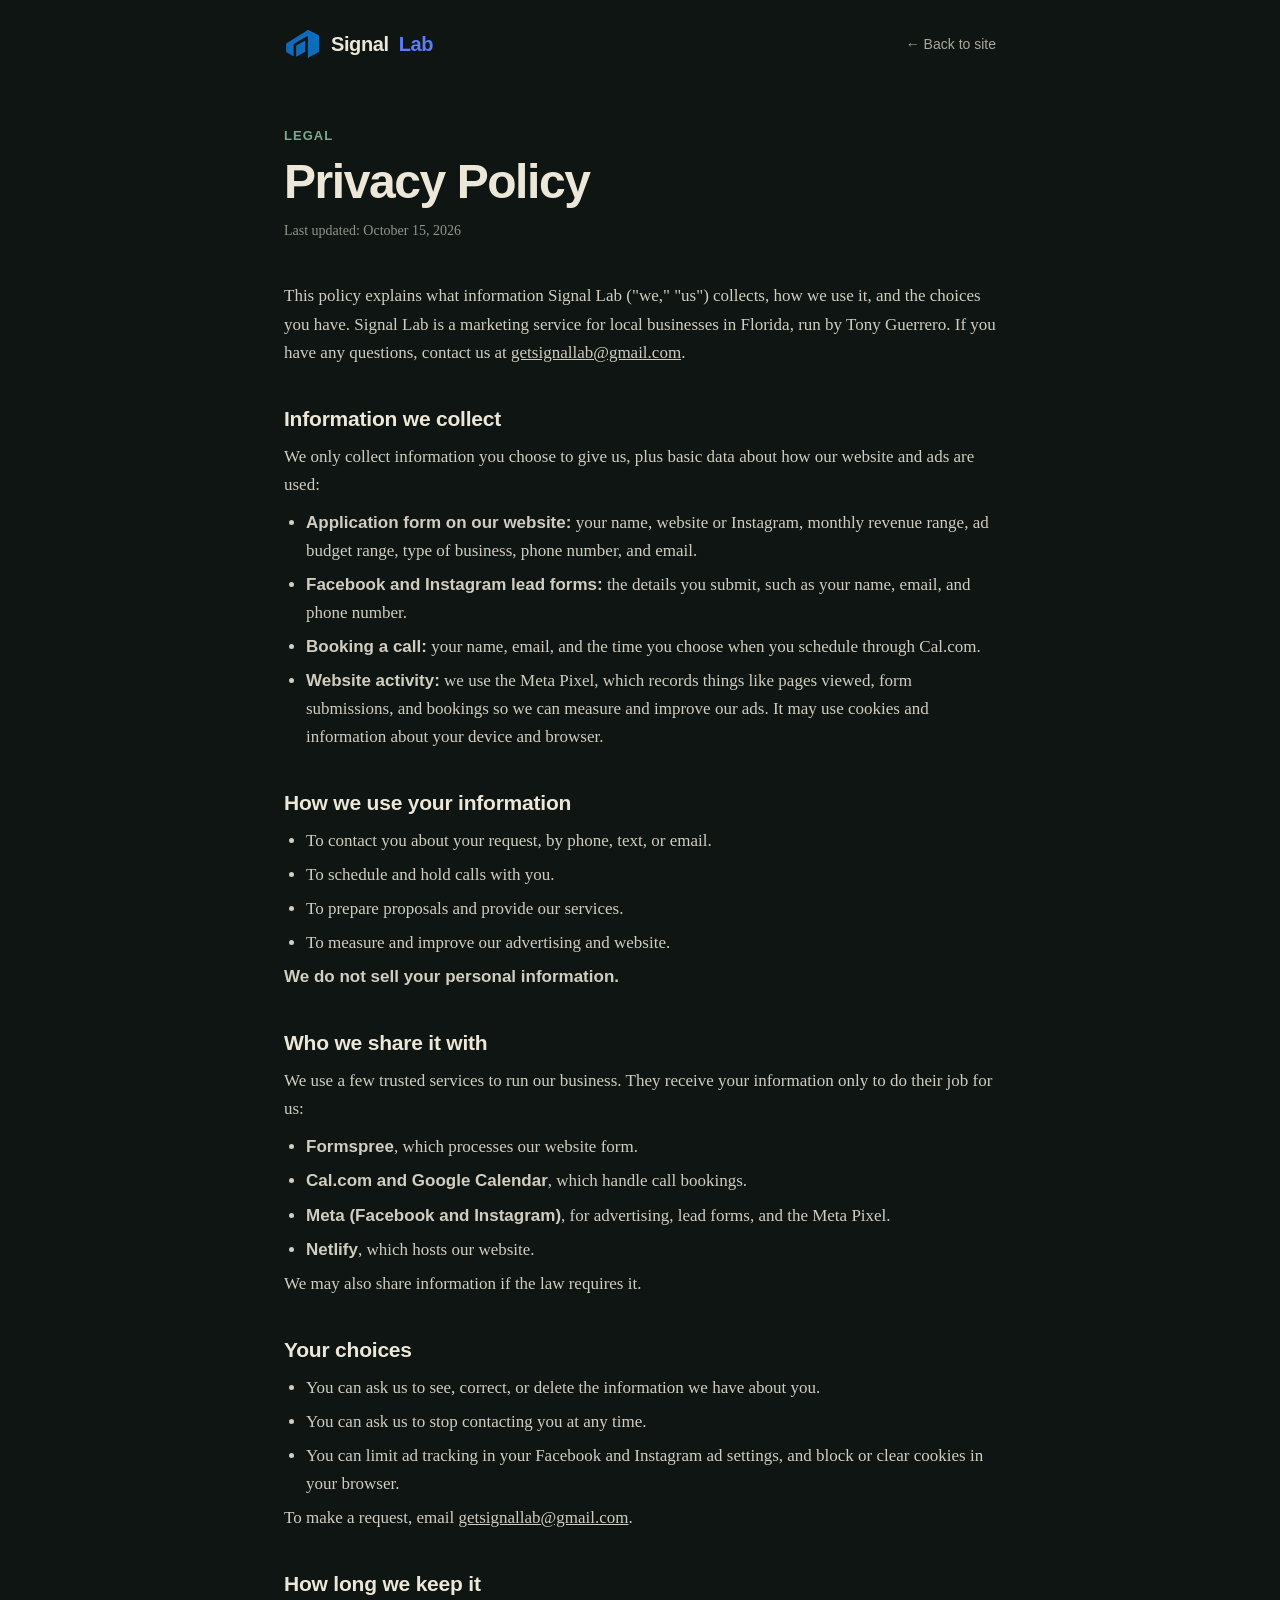
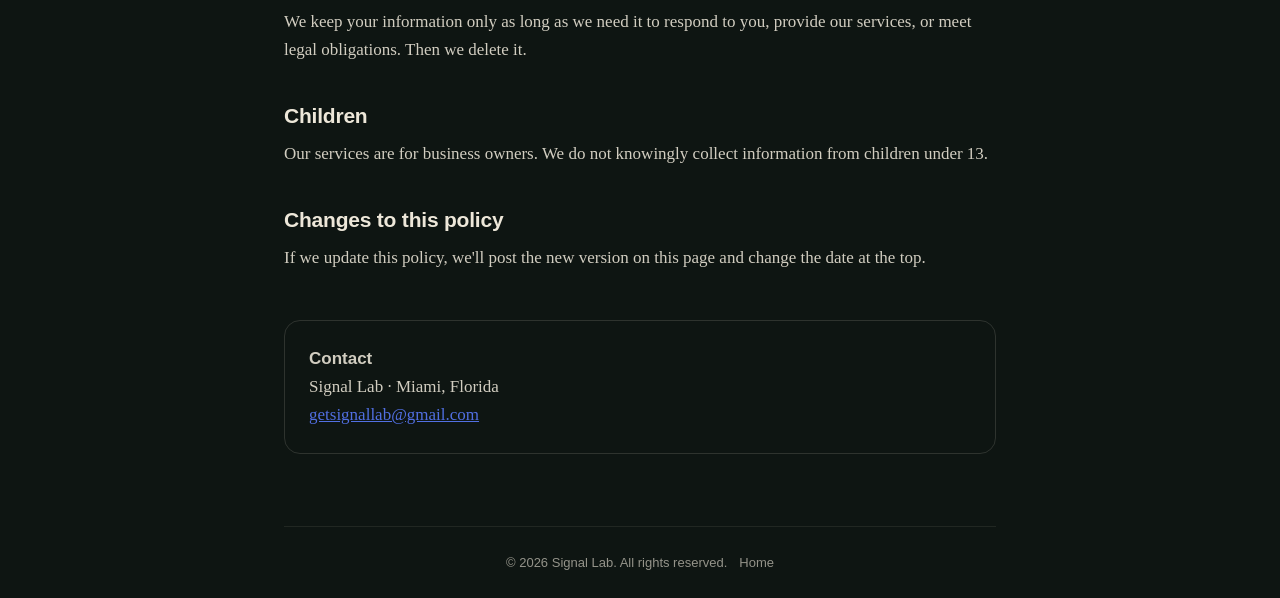
==== privacy/index.html @ f565f72f "Add privacy policy page and footer link Required for Meta Instant Form ads; covers the site form, Me" ====
<!DOCTYPE html>
<html lang="en">
<head>
<meta charset="UTF-8">
<meta name="viewport" content="width=device-width, initial-scale=1.0">
<title>Privacy Policy | Signal Lab</title>
<meta name="description" content="How Signal Lab collects, uses, and protects your information.">
<link rel="canonical" href="https://growsignallab.com/privacy">
<link rel="icon" href="/favicon.ico" sizes="any">
<link rel="apple-touch-icon" href="/apple-touch-icon.png">
<link rel="preload" href="/fonts/space-grotesk.woff2" as="font" type="font/woff2" crossorigin>
<link rel="preload" href="/fonts/source-serif-4.woff2" as="font" type="font/woff2" crossorigin>
<style>
  @font-face{font-family:'Space Grotesk';font-style:normal;font-weight:300 700;font-display:swap;src:url(/fonts/space-grotesk.woff2) format('woff2');}
  @font-face{font-family:'Source Serif 4';font-style:normal;font-weight:200 900;font-display:swap;src:url(/fonts/source-serif-4.woff2) format('woff2');}
  :root{--ink:#0E1512;--cobalt:#5B7CFF;--moss:#7FA88E;--charcoal:#EDE7D9;--line:rgba(237,231,217,0.14);}
  *{margin:0;padding:0;box-sizing:border-box;}
  body{background:var(--ink);color:var(--charcoal);font-family:'Space Grotesk',sans-serif;-webkit-font-smoothing:antialiased;}
  a{color:inherit;}
  .wrap{max-width:760px;margin:0 auto;padding:0 24px;}
  nav{display:flex;justify-content:space-between;align-items:center;padding:28px 0;}
  .logo{display:flex;align-items:center;gap:10px;font-weight:700;font-size:20px;letter-spacing:-0.02em;text-decoration:none;}
  .logo span{color:var(--cobalt);}
  .back{font-size:14px;opacity:.7;text-decoration:none;}
  .back:hover{opacity:1;}
  main{padding:40px 0 72px;}
  .eyebrow{font-size:13px;font-weight:600;letter-spacing:.08em;text-transform:uppercase;color:var(--moss);margin-bottom:14px;}
  h1{font-size:clamp(32px,6vw,48px);letter-spacing:-0.03em;line-height:1.05;margin-bottom:12px;}
  .updated{font-size:14px;opacity:.6;margin-bottom:40px;}
  h2{font-size:21px;letter-spacing:-0.01em;margin:40px 0 12px;}
  p,li{font-family:'Source Serif 4',serif;font-size:17px;line-height:1.65;opacity:.88;}
  p+p{margin-top:12px;}
  ul{padding-left:22px;margin-top:10px;}
  li{margin:6px 0;}
  li strong,p strong{font-family:'Space Grotesk',sans-serif;font-weight:600;opacity:1;}
  .contact{margin-top:48px;padding:24px;border:1px solid var(--line);border-radius:16px;}
  .contact a{color:var(--cobalt);}
  footer{border-top:1px solid var(--line);padding:28px 0;font-size:13px;opacity:.6;text-align:center;}
  footer a{text-decoration:none;margin-left:12px;}
  @media (max-width:600px){nav{padding:20px 0;}.logo{font-size:16px;}.logo img{height:24px !important;}}
</style>
</head>
<body>
<div class="wrap">
  <nav>
    <a class="logo" href="/"><img src="/logo-sm.webp" alt="Signal Lab" width="37" height="32" style="height:32px;width:auto;">Signal<span>Lab</span></a>
    <a class="back" href="/">← Back to site</a>
  </nav>

  <main>
    <div class="eyebrow">Legal</div>
    <h1>Privacy Policy</h1>
    <p class="updated">Last updated: October 15, 2026</p>

    <p>This policy explains what information Signal Lab ("we," "us") collects, how we use it, and the choices you have. Signal Lab is a marketing service for local businesses in Florida, run by Tony Guerrero. If you have any questions, contact us at <a href="mailto:getsignallab@gmail.com">getsignallab@gmail.com</a>.</p>

    <h2>Information we collect</h2>
    <p>We only collect information you choose to give us, plus basic data about how our website and ads are used:</p>
    <ul>
      <li><strong>Application form on our website:</strong> your name, website or Instagram, monthly revenue range, ad budget range, type of business, phone number, and email.</li>
      <li><strong>Facebook and Instagram lead forms:</strong> the details you submit, such as your name, email, and phone number.</li>
      <li><strong>Booking a call:</strong> your name, email, and the time you choose when you schedule through Cal.com.</li>
      <li><strong>Website activity:</strong> we use the Meta Pixel, which records things like pages viewed, form submissions, and bookings so we can measure and improve our ads. It may use cookies and information about your device and browser.</li>
    </ul>

    <h2>How we use your information</h2>
    <ul>
      <li>To contact you about your request, by phone, text, or email.</li>
      <li>To schedule and hold calls with you.</li>
      <li>To prepare proposals and provide our services.</li>
      <li>To measure and improve our advertising and website.</li>
    </ul>
    <p><strong>We do not sell your personal information.</strong></p>

    <h2>Who we share it with</h2>
    <p>We use a few trusted services to run our business. They receive your information only to do their job for us:</p>
    <ul>
      <li><strong>Formspree</strong>, which processes our website form.</li>
      <li><strong>Cal.com and Google Calendar</strong>, which handle call bookings.</li>
      <li><strong>Meta (Facebook and Instagram)</strong>, for advertising, lead forms, and the Meta Pixel.</li>
      <li><strong>Netlify</strong>, which hosts our website.</li>
    </ul>
    <p>We may also share information if the law requires it.</p>

    <h2>Your choices</h2>
    <ul>
      <li>You can ask us to see, correct, or delete the information we have about you.</li>
      <li>You can ask us to stop contacting you at any time.</li>
      <li>You can limit ad tracking in your Facebook and Instagram ad settings, and block or clear cookies in your browser.</li>
    </ul>
    <p>To make a request, email <a href="mailto:getsignallab@gmail.com">getsignallab@gmail.com</a>.</p>

    <h2>How long we keep it</h2>
    <p>We keep your information only as long as we need it to respond to you, provide our services, or meet legal obligations. Then we delete it.</p>

    <h2>Children</h2>
    <p>Our services are for business owners. We do not knowingly collect information from children under 13.</p>

    <h2>Changes to this policy</h2>
    <p>If we update this policy, we'll post the new version on this page and change the date at the top.</p>

    <div class="contact">
      <p><strong>Contact</strong><br>Signal Lab · Miami, Florida<br><a href="mailto:getsignallab@gmail.com">getsignallab@gmail.com</a></p>
    </div>
  </main>

  <footer>© 2026 Signal Lab. All rights reserved.<a href="/">Home</a></footer>
</div>
</body>
</html>
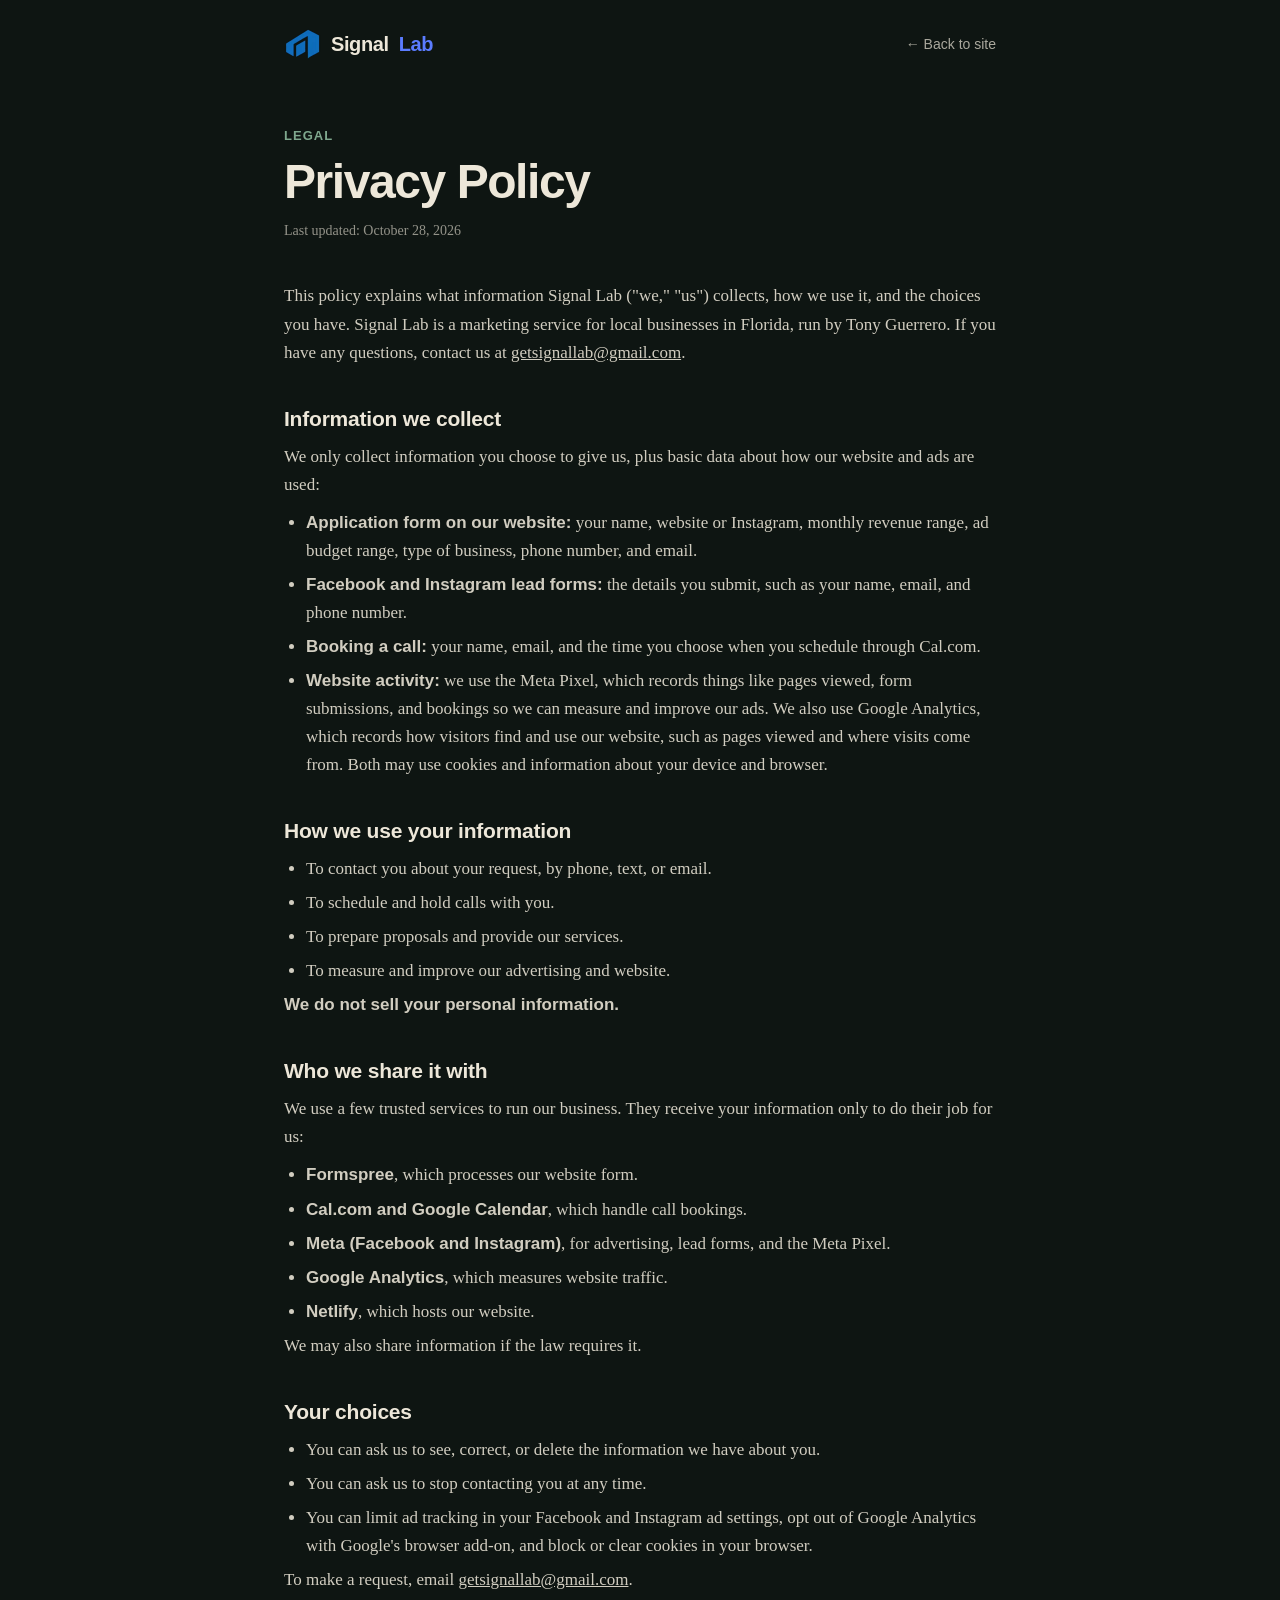
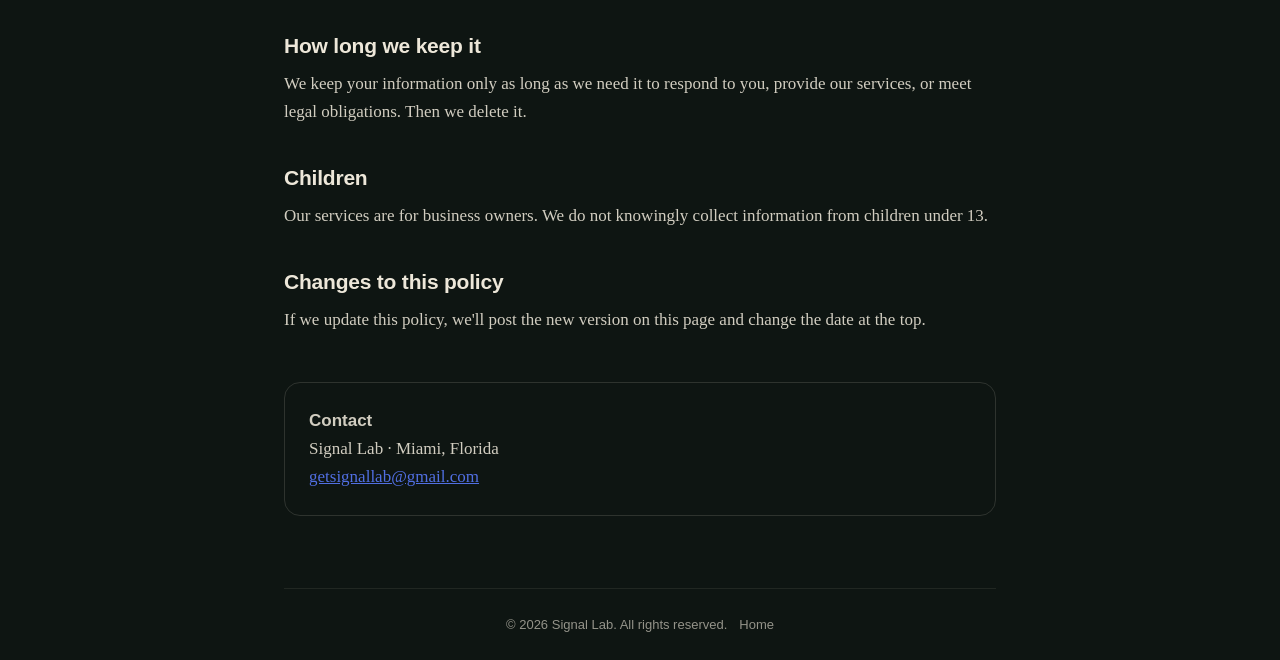
==== commit 48de77f3: "Add Google tag (GTM-K8LWNW3B) and mention Google Analytics in privacy policy Co-Authored-By: Claude " ====
--- a/privacy/index.html
+++ b/privacy/index.html
@@ -1,6 +1,13 @@
 <!DOCTYPE html>
 <html lang="en">
 <head>
+<!-- Google tag (Google Analytics) -->
+<script async src="https://www.googletagmanager.com/gtm.js?id=GTM-K8LWNW3B"></script>
+<script>
+  window.dataLayer = window.dataLayer || [];
+  function gtag(){dataLayer.push(arguments);}
+  gtag('js', new Date());
+</script>
 <meta charset="UTF-8">
 <meta name="viewport" content="width=device-width, initial-scale=1.0">
 <title>Privacy Policy | Signal Lab</title>
@@ -50,7 +57,7 @@
   <main>
     <div class="eyebrow">Legal</div>
     <h1>Privacy Policy</h1>
-    <p class="updated">Last updated: October 15, 2026</p>
+    <p class="updated">Last updated: October 28, 2026</p>
 
     <p>This policy explains what information Signal Lab ("we," "us") collects, how we use it, and the choices you have. Signal Lab is a marketing service for local businesses in Florida, run by Tony Guerrero. If you have any questions, contact us at <a href="mailto:getsignallab@gmail.com">getsignallab@gmail.com</a>.</p>
 
@@ -60,7 +67,7 @@
       <li><strong>Application form on our website:</strong> your name, website or Instagram, monthly revenue range, ad budget range, type of business, phone number, and email.</li>
       <li><strong>Facebook and Instagram lead forms:</strong> the details you submit, such as your name, email, and phone number.</li>
       <li><strong>Booking a call:</strong> your name, email, and the time you choose when you schedule through Cal.com.</li>
-      <li><strong>Website activity:</strong> we use the Meta Pixel, which records things like pages viewed, form submissions, and bookings so we can measure and improve our ads. It may use cookies and information about your device and browser.</li>
+      <li><strong>Website activity:</strong> we use the Meta Pixel, which records things like pages viewed, form submissions, and bookings so we can measure and improve our ads. We also use Google Analytics, which records how visitors find and use our website, such as pages viewed and where visits come from. Both may use cookies and information about your device and browser.</li>
     </ul>
 
     <h2>How we use your information</h2>
@@ -78,6 +85,7 @@
       <li><strong>Formspree</strong>, which processes our website form.</li>
       <li><strong>Cal.com and Google Calendar</strong>, which handle call bookings.</li>
       <li><strong>Meta (Facebook and Instagram)</strong>, for advertising, lead forms, and the Meta Pixel.</li>
+      <li><strong>Google Analytics</strong>, which measures website traffic.</li>
       <li><strong>Netlify</strong>, which hosts our website.</li>
     </ul>
     <p>We may also share information if the law requires it.</p>
@@ -86,7 +94,7 @@
     <ul>
       <li>You can ask us to see, correct, or delete the information we have about you.</li>
       <li>You can ask us to stop contacting you at any time.</li>
-      <li>You can limit ad tracking in your Facebook and Instagram ad settings, and block or clear cookies in your browser.</li>
+      <li>You can limit ad tracking in your Facebook and Instagram ad settings, opt out of Google Analytics with Google's browser add-on, and block or clear cookies in your browser.</li>
     </ul>
     <p>To make a request, email <a href="mailto:getsignallab@gmail.com">getsignallab@gmail.com</a>.</p>
 
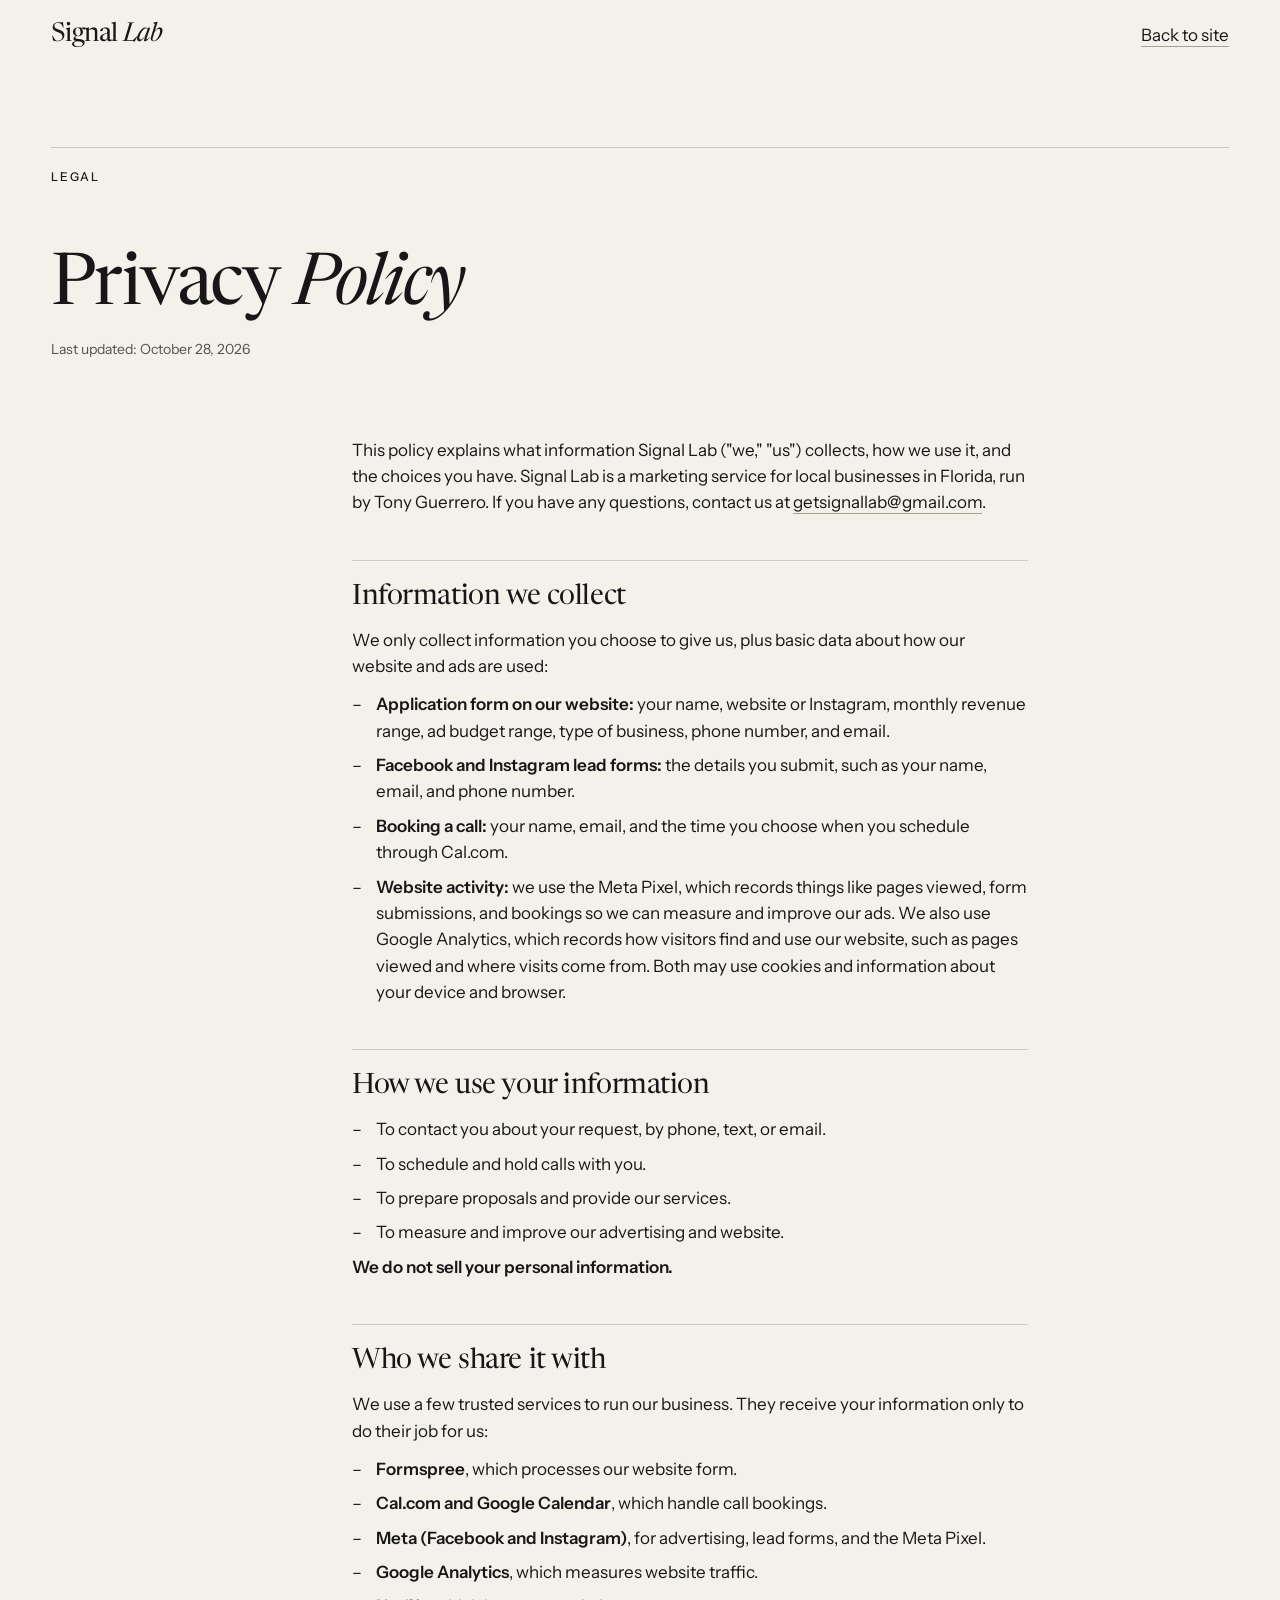
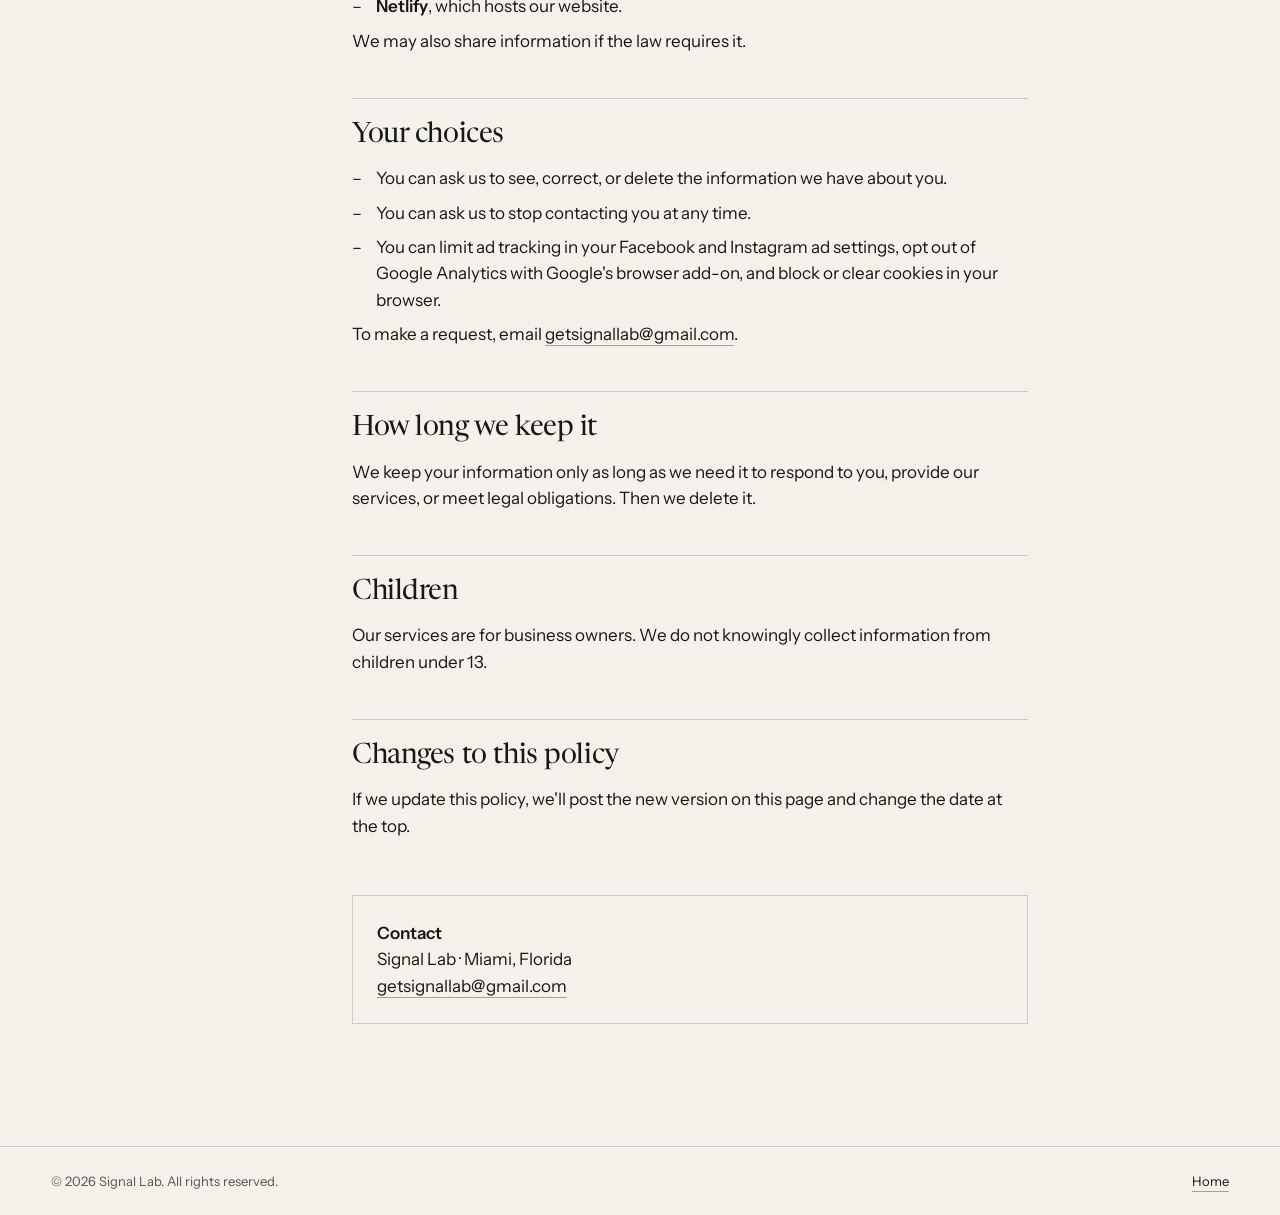
==== commit eb292460: "Redesign site in premium editorial direction and clean up codebase Homepage rebuilt on an ivory/char" ====
--- a/privacy/index.html
+++ b/privacy/index.html
@@ -1,118 +1,113 @@
 <!DOCTYPE html>
 <html lang="en">
 <head>
-<!-- Google tag (Google Analytics) -->
-<script async src="https://www.googletagmanager.com/gtm.js?id=GTM-K8LWNW3B"></script>
-<script>
-  window.dataLayer = window.dataLayer || [];
-  function gtag(){dataLayer.push(arguments);}
-  gtag('js', new Date());
-</script>
+<!-- Google Tag Manager -->
+<script>(function(w,d,s,l,i){w[l]=w[l]||[];w[l].push({'gtm.start':
+new Date().getTime(),event:'gtm.js'});var f=d.getElementsByTagName(s)[0],
+j=d.createElement(s),dl=l!='dataLayer'?'&l='+l:'';j.async=true;j.src=
+'https://www.googletagmanager.com/gtm.js?id='+i+dl;f.parentNode.insertBefore(j,f);
+})(window,document,'script','dataLayer','GTM-K8LWNW3B');</script>
+<!-- End Google Tag Manager -->
 <meta charset="UTF-8">
 <meta name="viewport" content="width=device-width, initial-scale=1.0">
 <title>Privacy Policy | Signal Lab</title>
 <meta name="description" content="How Signal Lab collects, uses, and protects your information.">
 <link rel="canonical" href="https://growsignallab.com/privacy">
+<meta name="theme-color" content="#F4F1EA">
 <link rel="icon" href="/favicon.ico" sizes="any">
+<link rel="icon" type="image/svg+xml" href="/favicon.svg">
 <link rel="apple-touch-icon" href="/apple-touch-icon.png">
-<link rel="preload" href="/fonts/space-grotesk.woff2" as="font" type="font/woff2" crossorigin>
-<link rel="preload" href="/fonts/source-serif-4.woff2" as="font" type="font/woff2" crossorigin>
-<style>
-  @font-face{font-family:'Space Grotesk';font-style:normal;font-weight:300 700;font-display:swap;src:url(/fonts/space-grotesk.woff2) format('woff2');}
-  @font-face{font-family:'Source Serif 4';font-style:normal;font-weight:200 900;font-display:swap;src:url(/fonts/source-serif-4.woff2) format('woff2');}
-  :root{--ink:#0E1512;--cobalt:#5B7CFF;--moss:#7FA88E;--charcoal:#EDE7D9;--line:rgba(237,231,217,0.14);}
-  *{margin:0;padding:0;box-sizing:border-box;}
-  body{background:var(--ink);color:var(--charcoal);font-family:'Space Grotesk',sans-serif;-webkit-font-smoothing:antialiased;}
-  a{color:inherit;}
-  .wrap{max-width:760px;margin:0 auto;padding:0 24px;}
-  nav{display:flex;justify-content:space-between;align-items:center;padding:28px 0;}
-  .logo{display:flex;align-items:center;gap:10px;font-weight:700;font-size:20px;letter-spacing:-0.02em;text-decoration:none;}
-  .logo span{color:var(--cobalt);}
-  .back{font-size:14px;opacity:.7;text-decoration:none;}
-  .back:hover{opacity:1;}
-  main{padding:40px 0 72px;}
-  .eyebrow{font-size:13px;font-weight:600;letter-spacing:.08em;text-transform:uppercase;color:var(--moss);margin-bottom:14px;}
-  h1{font-size:clamp(32px,6vw,48px);letter-spacing:-0.03em;line-height:1.05;margin-bottom:12px;}
-  .updated{font-size:14px;opacity:.6;margin-bottom:40px;}
-  h2{font-size:21px;letter-spacing:-0.01em;margin:40px 0 12px;}
-  p,li{font-family:'Source Serif 4',serif;font-size:17px;line-height:1.65;opacity:.88;}
-  p+p{margin-top:12px;}
-  ul{padding-left:22px;margin-top:10px;}
-  li{margin:6px 0;}
-  li strong,p strong{font-family:'Space Grotesk',sans-serif;font-weight:600;opacity:1;}
-  .contact{margin-top:48px;padding:24px;border:1px solid var(--line);border-radius:16px;}
-  .contact a{color:var(--cobalt);}
-  footer{border-top:1px solid var(--line);padding:28px 0;font-size:13px;opacity:.6;text-align:center;}
-  footer a{text-decoration:none;margin-left:12px;}
-  @media (max-width:600px){nav{padding:20px 0;}.logo{font-size:16px;}.logo img{height:24px !important;}}
-</style>
+<link rel="preload" href="/fonts/newsreader-display.woff2" as="font" type="font/woff2" crossorigin>
+<link rel="preload" href="/fonts/instrument-sans.woff2" as="font" type="font/woff2" crossorigin>
+<link rel="stylesheet" href="/css/site.css">
 </head>
 <body>
-<div class="wrap">
-  <nav>
-    <a class="logo" href="/"><img src="/logo-sm.webp" alt="Signal Lab" width="37" height="32" style="height:32px;width:auto;">Signal<span>Lab</span></a>
-    <a class="back" href="/">← Back to site</a>
-  </nav>
+<!-- Google Tag Manager (noscript) -->
+<noscript><iframe src="https://www.googletagmanager.com/ns.html?id=GTM-K8LWNW3B" height="0" width="0" style="display:none;visibility:hidden"></iframe></noscript>
+<!-- End Google Tag Manager (noscript) -->
 
-  <main>
-    <div class="eyebrow">Legal</div>
-    <h1>Privacy Policy</h1>
-    <p class="updated">Last updated: October 28, 2026</p>
+<a class="skip-link" href="#main">Skip to content</a>
 
-    <p>This policy explains what information Signal Lab ("we," "us") collects, how we use it, and the choices you have. Signal Lab is a marketing service for local businesses in Florida, run by Tony Guerrero. If you have any questions, contact us at <a href="mailto:getsignallab@gmail.com">getsignallab@gmail.com</a>.</p>
+<header class="site-header">
+  <div class="wrap">
+    <a href="/" class="wordmark" aria-label="Signal Lab home">Signal <em>Lab</em></a>
+    <a href="/" class="link">Back to site</a>
+  </div>
+</header>
 
-    <h2>Information we collect</h2>
-    <p>We only collect information you choose to give us, plus basic data about how our website and ads are used:</p>
-    <ul>
-      <li><strong>Application form on our website:</strong> your name, website or Instagram, monthly revenue range, ad budget range, type of business, phone number, and email.</li>
-      <li><strong>Facebook and Instagram lead forms:</strong> the details you submit, such as your name, email, and phone number.</li>
-      <li><strong>Booking a call:</strong> your name, email, and the time you choose when you schedule through Cal.com.</li>
-      <li><strong>Website activity:</strong> we use the Meta Pixel, which records things like pages viewed, form submissions, and bookings so we can measure and improve our ads. We also use Google Analytics, which records how visitors find and use our website, such as pages viewed and where visits come from. Both may use cookies and information about your device and browser.</li>
-    </ul>
+<main id="main" class="doc">
+  <div class="wrap">
+    <div class="doc-head">
+      <span class="label">Legal</span>
+      <h1 class="h2">Privacy <em>Policy</em></h1>
+      <p class="fine">Last updated: October 28, 2026</p>
+    </div>
+    <div class="grid">
+      <div class="doc-body">
+        <p>This policy explains what information Signal Lab ("we," "us") collects, how we use it, and the choices you have. Signal Lab is a marketing service for local businesses in Florida, run by Tony Guerrero. If you have any questions, contact us at <a class="link" href="mailto:getsignallab@gmail.com">getsignallab@gmail.com</a>.</p>
 
-    <h2>How we use your information</h2>
-    <ul>
-      <li>To contact you about your request, by phone, text, or email.</li>
-      <li>To schedule and hold calls with you.</li>
-      <li>To prepare proposals and provide our services.</li>
-      <li>To measure and improve our advertising and website.</li>
-    </ul>
-    <p><strong>We do not sell your personal information.</strong></p>
+        <h2>Information we collect</h2>
+        <p>We only collect information you choose to give us, plus basic data about how our website and ads are used:</p>
+        <ul>
+          <li><strong>Application form on our website:</strong> your name, website or Instagram, monthly revenue range, ad budget range, type of business, phone number, and email.</li>
+          <li><strong>Facebook and Instagram lead forms:</strong> the details you submit, such as your name, email, and phone number.</li>
+          <li><strong>Booking a call:</strong> your name, email, and the time you choose when you schedule through Cal.com.</li>
+          <li><strong>Website activity:</strong> we use the Meta Pixel, which records things like pages viewed, form submissions, and bookings so we can measure and improve our ads. We also use Google Analytics, which records how visitors find and use our website, such as pages viewed and where visits come from. Both may use cookies and information about your device and browser.</li>
+        </ul>
 
-    <h2>Who we share it with</h2>
-    <p>We use a few trusted services to run our business. They receive your information only to do their job for us:</p>
-    <ul>
-      <li><strong>Formspree</strong>, which processes our website form.</li>
-      <li><strong>Cal.com and Google Calendar</strong>, which handle call bookings.</li>
-      <li><strong>Meta (Facebook and Instagram)</strong>, for advertising, lead forms, and the Meta Pixel.</li>
-      <li><strong>Google Analytics</strong>, which measures website traffic.</li>
-      <li><strong>Netlify</strong>, which hosts our website.</li>
-    </ul>
-    <p>We may also share information if the law requires it.</p>
+        <h2>How we use your information</h2>
+        <ul>
+          <li>To contact you about your request, by phone, text, or email.</li>
+          <li>To schedule and hold calls with you.</li>
+          <li>To prepare proposals and provide our services.</li>
+          <li>To measure and improve our advertising and website.</li>
+        </ul>
+        <p><strong>We do not sell your personal information.</strong></p>
 
-    <h2>Your choices</h2>
-    <ul>
-      <li>You can ask us to see, correct, or delete the information we have about you.</li>
-      <li>You can ask us to stop contacting you at any time.</li>
-      <li>You can limit ad tracking in your Facebook and Instagram ad settings, opt out of Google Analytics with Google's browser add-on, and block or clear cookies in your browser.</li>
-    </ul>
-    <p>To make a request, email <a href="mailto:getsignallab@gmail.com">getsignallab@gmail.com</a>.</p>
+        <h2>Who we share it with</h2>
+        <p>We use a few trusted services to run our business. They receive your information only to do their job for us:</p>
+        <ul>
+          <li><strong>Formspree</strong>, which processes our website form.</li>
+          <li><strong>Cal.com and Google Calendar</strong>, which handle call bookings.</li>
+          <li><strong>Meta (Facebook and Instagram)</strong>, for advertising, lead forms, and the Meta Pixel.</li>
+          <li><strong>Google Analytics</strong>, which measures website traffic.</li>
+          <li><strong>Netlify</strong>, which hosts our website.</li>
+        </ul>
+        <p>We may also share information if the law requires it.</p>
 
-    <h2>How long we keep it</h2>
-    <p>We keep your information only as long as we need it to respond to you, provide our services, or meet legal obligations. Then we delete it.</p>
+        <h2>Your choices</h2>
+        <ul>
+          <li>You can ask us to see, correct, or delete the information we have about you.</li>
+          <li>You can ask us to stop contacting you at any time.</li>
+          <li>You can limit ad tracking in your Facebook and Instagram ad settings, opt out of Google Analytics with Google's browser add-on, and block or clear cookies in your browser.</li>
+        </ul>
+        <p>To make a request, email <a class="link" href="mailto:getsignallab@gmail.com">getsignallab@gmail.com</a>.</p>
 
-    <h2>Children</h2>
-    <p>Our services are for business owners. We do not knowingly collect information from children under 13.</p>
+        <h2>How long we keep it</h2>
+        <p>We keep your information only as long as we need it to respond to you, provide our services, or meet legal obligations. Then we delete it.</p>
 
-    <h2>Changes to this policy</h2>
-    <p>If we update this policy, we'll post the new version on this page and change the date at the top.</p>
+        <h2>Children</h2>
+        <p>Our services are for business owners. We do not knowingly collect information from children under 13.</p>
 
-    <div class="contact">
-      <p><strong>Contact</strong><br>Signal Lab · Miami, Florida<br><a href="mailto:getsignallab@gmail.com">getsignallab@gmail.com</a></p>
+        <h2>Changes to this policy</h2>
+        <p>If we update this policy, we'll post the new version on this page and change the date at the top.</p>
+
+        <div class="doc-contact">
+          <p><strong>Contact</strong><br>Signal Lab · Miami, Florida<br><a class="link" href="mailto:getsignallab@gmail.com">getsignallab@gmail.com</a></p>
+        </div>
+      </div>
     </div>
-  </main>
+  </div>
+</main>
 
-  <footer>© 2026 Signal Lab. All rights reserved.<a href="/">Home</a></footer>
-</div>
+<footer class="site-footer site-footer--plain">
+  <div class="wrap">
+    <div class="footer-row">
+      <span>© 2026 Signal Lab. All rights reserved.</span>
+      <a class="link" href="/">Home</a>
+    </div>
+  </div>
+</footer>
+
 </body>
 </html>
--- a/css/site.css
+++ b/css/site.css
@@ -0,0 +1,422 @@
+/* ==========================================================================
+   Signal Lab — site stylesheet
+   Shared by every page. Two typefaces only: Newsreader (display serif)
+   and Instrument Sans (navigation, labels, body).
+   ========================================================================== */
+
+/* ---------- Fonts ---------- */
+@font-face{font-family:'Newsreader';font-style:normal;font-weight:300 500;font-display:swap;src:url(/fonts/newsreader-display.woff2) format('woff2');}
+@font-face{font-family:'Newsreader';font-style:italic;font-weight:300 500;font-display:swap;src:url(/fonts/newsreader-display-italic.woff2) format('woff2');}
+@font-face{font-family:'Instrument Sans';font-style:normal;font-weight:400 600;font-display:swap;src:url(/fonts/instrument-sans.woff2) format('woff2');}
+
+/* ---------- Tokens ---------- */
+:root{
+  --charcoal:#171717;
+  --ivory:#F4F1EA;
+  --stone:#A5A195;
+  --sage:#A7B49A;
+
+  /* Derived tones. Stone and sage are too light for small text on ivory,
+     so secondary text uses --ink-soft there. */
+  --ink-soft:#55534D;
+  --paper:#FBF9F4;
+  --rule:rgba(23,23,23,.18);
+  --rule-inverse:rgba(244,241,234,.2);
+
+  --serif:'Newsreader','Iowan Old Style','Times New Roman',serif;
+  --sans:'Instrument Sans','Helvetica Neue',Arial,sans-serif;
+
+  --gutter:clamp(20px,4vw,56px);
+  --gap:clamp(16px,2vw,28px);
+  --section:clamp(72px,9.5vw,144px);
+}
+
+/* ---------- Base ---------- */
+*,*::before,*::after{box-sizing:border-box;}
+*{margin:0;padding:0;}
+html{-webkit-text-size-adjust:100%;scroll-behavior:smooth;scroll-padding-top:24px;}
+body{
+  background:var(--ivory);color:var(--charcoal);
+  font-family:var(--sans);font-size:1.0625rem;line-height:1.55;
+  -webkit-font-smoothing:antialiased;text-rendering:optimizeLegibility;
+}
+img,svg{display:block;max-width:100%;}
+a{color:inherit;}
+ul,ol{list-style:none;}
+button,input{font:inherit;color:inherit;}
+em{font-style:italic;}
+:focus-visible{outline:2px solid currentColor;outline-offset:3px;}
+::selection{background:var(--sage);color:var(--charcoal);}
+
+.skip-link{position:absolute;left:var(--gutter);top:-100px;background:var(--charcoal);color:var(--ivory);padding:12px 16px;z-index:100;}
+.skip-link:focus{top:12px;}
+.visually-hidden{position:absolute;width:1px;height:1px;overflow:hidden;clip-path:inset(50%);white-space:nowrap;}
+
+/* ---------- Layout ---------- */
+.wrap{max-width:1440px;margin-inline:auto;padding-inline:var(--gutter);}
+.grid{display:grid;grid-template-columns:repeat(12,minmax(0,1fr));column-gap:var(--gap);}
+.section{padding-block:var(--section);}
+.section--tight{padding-block:calc(var(--section) * .6);}
+.inverse{background:var(--charcoal);color:var(--ivory);}
+
+/* ---------- Type ---------- */
+.display,.h2,.h3,.statement{font-family:var(--serif);font-weight:400;letter-spacing:-.025em;text-wrap:balance;}
+.display{font-size:clamp(3.3rem,11.4vw,11.25rem);line-height:.88;letter-spacing:-.04em;}
+.h2{font-size:clamp(2.4rem,5.6vw,5rem);line-height:.98;}
+.h3{font-size:clamp(1.6rem,2.6vw,2.4rem);line-height:1.08;letter-spacing:-.015em;}
+.statement{font-size:clamp(1.9rem,3.6vw,3.25rem);line-height:1.08;}
+.lede{font-size:clamp(1.125rem,1.5vw,1.375rem);line-height:1.45;max-width:34em;}
+.label{font-size:.75rem;font-weight:500;letter-spacing:.14em;text-transform:uppercase;}
+.muted{color:var(--ink-soft);}
+.inverse .muted{color:var(--stone);}
+.fine{font-size:.875rem;line-height:1.5;color:var(--ink-soft);}
+.inverse .fine{color:var(--stone);}
+
+/* Section header: a hairline with a number, a name and a short note */
+.sec-head{
+  display:grid;grid-template-columns:repeat(12,minmax(0,1fr));column-gap:var(--gap);
+  border-top:1px solid var(--rule);padding-top:14px;margin-bottom:clamp(40px,6vw,88px);
+}
+.inverse .sec-head{border-color:var(--rule-inverse);}
+.sec-head > :nth-child(1){grid-column:1 / span 2;}
+.sec-head > :nth-child(2){grid-column:3 / span 5;}
+.sec-head > :nth-child(3){grid-column:8 / -1;text-align:right;color:var(--ink-soft);}
+.inverse .sec-head > :nth-child(3){color:var(--stone);}
+
+/* ---------- Links and buttons ---------- */
+.arrow{display:inline-block;width:1.05em;height:.7em;flex:none;transition:transform .25s ease;}
+.btn{
+  display:inline-flex;align-items:center;justify-content:space-between;gap:28px;
+  background:var(--charcoal);color:var(--ivory);border:1px solid var(--charcoal);
+  padding:17px 22px;font-size:.9375rem;font-weight:500;letter-spacing:.01em;
+  text-decoration:none;cursor:pointer;transition:background-color .2s ease,color .2s ease,border-color .2s ease;
+}
+.btn:hover{background:var(--sage);border-color:var(--sage);color:var(--charcoal);}
+.btn:hover .arrow{transform:translateX(4px);}
+.btn[disabled]{opacity:.6;cursor:default;}
+.inverse .btn{background:var(--ivory);color:var(--charcoal);border-color:var(--ivory);}
+.inverse .btn:hover{background:var(--sage);border-color:var(--sage);}
+.btn--ghost,.inverse .btn--ghost{background:transparent;color:inherit;border-color:currentColor;}
+.link{
+  text-decoration:underline;text-decoration-thickness:1px;text-underline-offset:5px;
+  text-decoration-color:var(--stone);transition:text-decoration-color .2s ease;
+}
+.link:hover{text-decoration-color:currentColor;}
+
+/* ---------- Header ---------- */
+.site-header{padding-block:22px;}
+.site-header .wrap{display:flex;align-items:baseline;justify-content:space-between;gap:24px;}
+.wordmark{font-family:var(--serif);font-size:1.625rem;line-height:1;letter-spacing:-.03em;text-decoration:none;white-space:nowrap;}
+.nav{display:flex;align-items:baseline;gap:clamp(20px,2.6vw,40px);font-size:.875rem;}
+.nav a{text-decoration:none;background:linear-gradient(currentColor,currentColor) 0 100% / 0 1px no-repeat;padding-bottom:3px;transition:background-size .25s ease;}
+.nav a:hover,.nav a.nav-cta{background-size:100% 1px;}
+.nav-toggle{display:none;background:none;border:0;font-size:.875rem;cursor:pointer;padding:6px 0;}
+
+/* ---------- Hero ---------- */
+.hero{padding-top:clamp(28px,5vw,72px);padding-bottom:clamp(8px,2vw,32px);}
+.hero-meta{display:flex;justify-content:space-between;gap:16px;border-top:1px solid var(--rule);padding-top:14px;margin-bottom:clamp(40px,7vw,104px);}
+.hero .display{margin-left:-.04em;}
+.hero .display em{display:block;padding-left:clamp(0px,16vw,260px);}
+.signal{width:100%;height:clamp(56px,7vw,96px);margin-block:clamp(28px,4vw,56px);overflow:visible;}
+.signal path{fill:none;stroke:var(--charcoal);stroke-width:1;vector-effect:non-scaling-stroke;}
+.hero-facts{grid-column:1 / span 4;align-self:end;}
+.hero-facts div{display:grid;grid-template-columns:7.5em 1fr;gap:12px;border-top:1px solid var(--rule);padding-block:11px;font-size:.875rem;}
+.hero-facts dt{color:var(--ink-soft);}
+.hero-body{grid-column:8 / -1;}
+.hero-actions{display:flex;flex-wrap:wrap;align-items:center;gap:18px 28px;margin-top:32px;}
+.hero-body .fine{margin-top:24px;max-width:30em;}
+
+/* ---------- 01 Services ---------- */
+.services-intro{grid-column:3 / span 8;margin-bottom:clamp(40px,6vw,88px);}
+.service{
+  display:grid;grid-template-columns:repeat(12,minmax(0,1fr));column-gap:var(--gap);align-items:baseline;
+  border-top:1px solid var(--rule);padding-block:clamp(24px,3vw,40px);
+}
+.service:last-child{border-bottom:1px solid var(--rule);}
+.service .label{grid-column:1 / span 2;color:var(--ink-soft);}
+.service .h3{grid-column:3 / span 4;font-size:clamp(1.9rem,3.4vw,3.25rem);line-height:1;}
+.service p{grid-column:8 / span 5;max-width:30em;}
+
+/* ---------- 02 Approach ---------- */
+.approach-title{grid-column:1 / span 7;margin-bottom:clamp(48px,7vw,104px);}
+.steps{display:grid;grid-template-columns:repeat(4,minmax(0,1fr));column-gap:var(--gap);counter-reset:step;}
+.step{position:relative;border-top:1px solid var(--rule-inverse);padding-top:28px;padding-right:12px;}
+.step::before{content:'';position:absolute;top:-4px;left:0;width:7px;height:7px;background:var(--sage);border-radius:50%;}
+.step-num{display:block;font-family:var(--serif);font-size:clamp(3.5rem,6.5vw,6rem);line-height:.9;letter-spacing:-.04em;color:var(--sage);margin-bottom:clamp(20px,3vw,44px);}
+.step .h3{font-size:clamp(1.5rem,2vw,1.875rem);margin-bottom:12px;}
+.step p{font-size:.9375rem;color:var(--stone);max-width:24em;}
+.approach-cta{display:flex;flex-wrap:wrap;align-items:center;gap:16px 28px;margin-top:clamp(48px,6vw,88px);}
+
+/* ---------- 03 Work (concepts) ---------- */
+.work-intro{grid-column:1 / span 6;}
+.work-note{grid-column:8 / -1;align-self:end;border-left:1px solid var(--charcoal);padding-left:20px;font-size:.9375rem;}
+.concepts{display:grid;grid-template-columns:repeat(12,minmax(0,1fr));column-gap:var(--gap);row-gap:56px;align-items:start;margin-top:clamp(48px,7vw,104px);}
+.concept figcaption{display:flex;justify-content:space-between;gap:12px;border-top:1px solid var(--rule);margin-top:20px;padding-top:10px;font-size:.8125rem;color:var(--ink-soft);}
+.concept figcaption strong{font-weight:500;color:var(--charcoal);}
+.concept--a{grid-column:1 / span 4;}
+.concept--b{grid-column:6 / span 3;margin-top:clamp(0px,7vw,112px);}
+.concept--c{grid-column:9 / span 4;margin-top:clamp(0px,3vw,48px);}
+
+/* The mockups imitate real ad placements, so they keep the platforms'
+   own white surfaces and small corner radius. */
+.ad-feed{background:#fff;border:1px solid rgba(23,23,23,.12);border-radius:6px;overflow:hidden;font-size:.8125rem;line-height:1.4;}
+.ad-top{display:flex;align-items:center;gap:10px;padding:12px 14px 8px;}
+.ad-avatar{width:34px;height:34px;border-radius:50%;background:var(--charcoal);color:var(--ivory);display:grid;place-items:center;font-family:var(--serif);font-size:1rem;flex:none;}
+.ad-avatar--sage{background:var(--sage);color:var(--charcoal);}
+.ad-top strong{display:block;font-weight:600;}
+.ad-top small{font-size:.6875rem;color:#65676B;}
+.ad-copy{padding:0 14px 12px;}
+.ad-creative{aspect-ratio:1;display:flex;flex-direction:column;justify-content:space-between;padding:clamp(18px,2vw,28px);}
+.ad-creative--ink{background:var(--charcoal);color:var(--ivory);}
+.ad-creative--stone{background:#DDD9CD;color:var(--charcoal);}
+.ad-kicker{font-size:.6875rem;font-weight:500;letter-spacing:.14em;text-transform:uppercase;}
+.ad-headline{font-family:var(--serif);font-size:clamp(2.1rem,3.5vw,3.4rem);line-height:.95;letter-spacing:-.03em;}
+.ad-points{display:grid;gap:6px;font-size:.8125rem;border-top:1px solid currentColor;padding-top:12px;}
+.ad-bar{display:flex;align-items:center;justify-content:space-between;gap:12px;background:#F0F2F5;padding:10px 14px;}
+.ad-bar small{display:block;font-size:.625rem;letter-spacing:.04em;text-transform:uppercase;color:#65676B;}
+.ad-bar strong{font-weight:600;}
+.ad-cta{background:#E4E6EB;border-radius:4px;padding:8px 12px;font-weight:600;white-space:nowrap;}
+
+.ad-story{aspect-ratio:9 / 16;background:var(--sage);color:var(--charcoal);border-radius:10px;padding:14px;display:flex;flex-direction:column;font-size:.8125rem;}
+.ad-story-progress{height:2px;background:rgba(23,23,23,.25);margin-bottom:12px;}
+.ad-story-progress::before{content:'';display:block;width:38%;height:100%;background:var(--charcoal);}
+.ad-story .ad-top{padding:0;}
+.ad-story .ad-top small{color:inherit;opacity:.75;}
+.ad-story-body{margin-block:auto;}
+.ad-story .ad-headline{font-size:clamp(2.6rem,4.4vw,4.25rem);margin-block:14px 18px;}
+.ad-story-cta{align-self:center;background:var(--charcoal);color:var(--ivory);padding:11px 20px;border-radius:999px;font-weight:500;}
+
+/* Sample weekly report, set like a printed page */
+.sample{display:grid;grid-template-columns:repeat(12,minmax(0,1fr));column-gap:var(--gap);align-items:start;margin-top:clamp(72px,9vw,144px);}
+.sample-text{grid-column:1 / span 4;}
+.sample-text .h3{margin-block:16px 16px;}
+.report{grid-column:6 / -1;background:var(--paper);border:1px solid var(--rule);padding:clamp(22px,3.2vw,48px);}
+.report-top{display:flex;justify-content:space-between;gap:12px;flex-wrap:wrap;border-bottom:1px solid var(--charcoal);padding-bottom:12px;}
+.report-stats{display:grid;grid-template-columns:repeat(4,minmax(0,1fr));column-gap:var(--gap);padding-block:clamp(24px,3vw,44px);}
+.report-stats dd{font-family:var(--serif);font-size:clamp(2.5rem,4.4vw,4rem);line-height:1;letter-spacing:-.03em;font-variant-numeric:lining-nums;}
+.report-stats dt{font-size:.8125rem;color:var(--ink-soft);margin-top:6px;}
+.report-stats div{display:flex;flex-direction:column-reverse;justify-content:flex-end;}
+.report-row{display:grid;grid-template-columns:11em 1fr;gap:16px;border-top:1px solid var(--rule);padding-block:14px;font-size:.9375rem;}
+.report-row dt{color:var(--ink-soft);}
+
+/* ---------- 04 Follow-up (bilingual) ---------- */
+.followup-title{grid-column:1 / span 8;margin-bottom:clamp(40px,6vw,88px);}
+.followup-title .lede{margin-top:24px;}
+.scripts{display:grid;grid-template-columns:repeat(2,minmax(0,1fr));column-gap:var(--gap);}
+.script{border-top:1px solid var(--charcoal);padding-top:16px;}
+.script + .script{padding-left:var(--gap);border-left:1px solid var(--rule);}
+.script .h3{font-style:italic;margin-bottom:28px;}
+.script-line{border-top:1px solid var(--rule);padding-block:18px;}
+.script-line .label{display:block;color:var(--ink-soft);margin-bottom:10px;}
+.script-line p{font-family:var(--serif);font-size:clamp(1.2rem,1.7vw,1.5rem);line-height:1.3;letter-spacing:-.01em;max-width:26em;}
+
+/* ---------- Guarantee band ---------- */
+.guarantee{background:var(--sage);padding-block:clamp(56px,7vw,112px);}
+.guarantee .label{grid-column:1 / span 2;padding-top:.6em;}
+.guarantee .statement{grid-column:3 / span 6;font-size:clamp(2.1rem,4.4vw,4rem);line-height:1;}
+.guarantee-body{grid-column:10 / -1;align-self:end;font-size:.9375rem;}
+.guarantee-body .link{display:inline-block;margin-top:16px;text-decoration-color:var(--charcoal);}
+
+/* ---------- 05 Why ---------- */
+.why-statement{grid-column:1 / span 5;position:sticky;top:40px;align-self:start;}
+.why-list{grid-column:7 / -1;}
+.why-item{display:grid;grid-template-columns:3.5em 1fr;column-gap:16px;border-top:1px solid var(--rule);padding-block:clamp(20px,2.4vw,32px);}
+.why-item:last-child{border-bottom:1px solid var(--rule);}
+.why-item .label{color:var(--ink-soft);padding-top:.5em;}
+.why-item .h3{font-size:clamp(1.5rem,2.1vw,2rem);margin-bottom:8px;}
+.why-item p{max-width:32em;color:var(--ink-soft);}
+
+/* ---------- 06 Fit ---------- */
+.fit-title{grid-column:1 / span 6;margin-bottom:clamp(40px,6vw,88px);}
+.fit-col{grid-column:span 5;}
+.fit-col + .fit-col{grid-column:8 / -1;}
+.fit-col .h3{font-style:italic;border-bottom:1px solid var(--charcoal);padding-bottom:16px;}
+.fit-col li{display:grid;grid-template-columns:1.6em 1fr;border-bottom:1px solid var(--rule);padding-block:16px;}
+.fit-col li::before{content:'+';font-family:var(--serif);font-size:1.25rem;line-height:1.25;}
+.fit-col--no li{color:var(--ink-soft);}
+.fit-col--no li::before{content:'\2013';}
+.fit-cta{grid-column:1 / -1;display:flex;flex-wrap:wrap;align-items:center;gap:16px 28px;margin-top:clamp(40px,5vw,72px);}
+
+/* ---------- 07 Founder ---------- */
+.founder-portrait{grid-column:1 / span 5;}
+.placeholder{
+  aspect-ratio:4 / 5;border:1px dashed var(--stone);
+  background:repeating-linear-gradient(135deg,transparent 0 13px,rgba(165,161,149,.28) 13px 14px);
+  display:flex;align-items:flex-end;padding:18px;
+}
+.placeholder span{background:var(--ivory);padding:6px 10px;}
+.founder-body{grid-column:7 / -1;align-self:center;}
+.founder-body .label{display:block;margin-bottom:28px;}
+.founder-quote{font-family:var(--serif);font-size:clamp(1.6rem,2.7vw,2.5rem);line-height:1.15;letter-spacing:-.02em;}
+.founder-name{margin-top:32px;border-top:1px solid var(--rule);padding-top:16px;display:flex;justify-content:space-between;gap:16px;font-size:.9375rem;}
+.placeholder-note{margin-top:28px;border:1px dashed var(--stone);padding:14px 16px;font-size:.875rem;color:var(--ink-soft);}
+
+/* ---------- 08 Contact ---------- */
+.contact-intro{grid-column:1 / span 6;}
+.contact-intro .lede{margin-top:28px;color:var(--stone);max-width:26em;}
+.contact-email{margin-top:clamp(32px,5vw,72px);font-size:.9375rem;}
+.contact-panel{grid-column:8 / -1;}
+.form-head{display:flex;justify-content:space-between;align-items:baseline;gap:16px;margin-bottom:14px;}
+.form-head .h3{font-size:1.625rem;}
+.wizard-progress{height:1px;background:var(--rule-inverse);margin-bottom:36px;}
+.wizard-progress-fill{height:3px;margin-top:-1px;background:var(--sage);width:16.6%;transition:width .3s ease;}
+.wizard-step{display:none;}
+.wizard-step.active{display:block;}
+.wizard-step h4{font-family:var(--serif);font-weight:400;font-size:clamp(1.6rem,2.2vw,2rem);line-height:1.1;letter-spacing:-.02em;margin-bottom:8px;}
+.wizard-step h4:focus{outline:none;}
+.step-help{font-size:.875rem;color:var(--stone);margin-bottom:8px;}
+.form-row{margin-top:20px;}
+.form-row label{display:block;font-size:.75rem;font-weight:500;letter-spacing:.14em;text-transform:uppercase;color:var(--stone);margin-top:22px;}
+.form-row input[type=text],.form-row input[type=tel],.form-row input[type=email]{
+  width:100%;background:transparent;border:0;border-bottom:1px solid var(--stone);border-radius:0;
+  padding:14px 0;font-size:1.125rem;color:var(--ivory);
+}
+.form-row input::placeholder{color:rgba(244,241,234,.45);}
+.form-row input:focus-visible{outline:none;border-bottom-color:var(--sage);box-shadow:0 1px 0 var(--sage);}
+.choice-btn{
+  display:block;width:100%;text-align:left;background:transparent;border:0;border-bottom:1px solid var(--rule-inverse);
+  padding:15px 0;font-size:1rem;cursor:pointer;transition:padding-left .2s ease,color .2s ease;
+}
+.choice-btn:first-of-type{border-top:1px solid var(--rule-inverse);}
+.choice-btn:hover,.choice-btn.selected{padding-left:12px;color:var(--sage);}
+.wizard-nav{display:flex;gap:12px;margin-top:32px;}
+.wizard-nav .wizard-next{flex:1;}
+.form-note{font-size:.875rem;color:var(--stone);margin-top:24px;}
+.form-error{margin-top:20px;border-left:2px solid var(--sage);padding-left:14px;font-size:.9375rem;}
+.form-error:empty{display:none;}
+.hp{position:absolute;left:-9999px;}
+.thank-you{display:none;}
+.thank-you.show{display:block;}
+.thank-you .h2{margin-block:16px 20px;font-size:clamp(2.2rem,4vw,3.5rem);}
+.thank-you p{color:var(--stone);max-width:28em;margin-bottom:32px;}
+
+/* ---------- Footer ---------- */
+.site-footer{padding-block:clamp(40px,5vw,72px) 28px;border-top:1px solid var(--rule-inverse);}
+.footer-mark{font-family:var(--serif);font-size:clamp(4rem,17vw,17rem);line-height:.8;letter-spacing:-.05em;margin-left:-.04em;white-space:nowrap;}
+.footer-row{display:flex;flex-wrap:wrap;justify-content:space-between;gap:10px 28px;border-top:1px solid var(--rule-inverse);margin-top:clamp(32px,4vw,56px);padding-top:16px;font-size:.8125rem;color:var(--stone);}
+.footer-row a{color:var(--ivory);}
+
+/* ---------- Mobile sticky call to action ---------- */
+.sticky-cta{display:none;}
+
+/* ---------- Plain document pages (privacy, 404) ---------- */
+.doc{padding-block:clamp(40px,6vw,96px) var(--section);}
+.doc-head{border-top:1px solid var(--rule);padding-top:14px;margin-bottom:clamp(40px,6vw,80px);}
+.doc-head .h2{margin-block:clamp(32px,5vw,64px) 16px;}
+.doc-body{grid-column:4 / span 7;}
+.doc-body h2{font-family:var(--serif);font-weight:400;font-size:1.75rem;letter-spacing:-.015em;line-height:1.15;border-top:1px solid var(--rule);padding-top:20px;margin-block:44px 14px;}
+.doc-body p + p{margin-top:12px;}
+.doc-body ul{margin-top:12px;}
+.doc-body li{position:relative;padding-left:1.4em;margin-block:8px;}
+.doc-body li::before{content:'\2013';position:absolute;left:0;}
+.doc-body strong{font-weight:600;}
+.doc-contact{margin-top:56px;border:1px solid var(--rule);padding:24px;}
+.site-footer--plain{background:var(--ivory);border-top:1px solid var(--rule);padding-block:24px;}
+.site-footer--plain .footer-row{border:0;margin:0;padding:0;color:var(--ink-soft);}
+.site-footer--plain .footer-row a{color:var(--charcoal);}
+
+/* ---------- Motion: one quiet fade, only when scripts run ---------- */
+.js .reveal{opacity:0;transform:translateY(14px);transition:opacity .8s ease,transform .8s ease;}
+.js .reveal.in-view{opacity:1;transform:none;}
+
+@media (prefers-reduced-motion:reduce){
+  html{scroll-behavior:auto;}
+  *,*::before,*::after{transition-duration:.01ms !important;animation-duration:.01ms !important;}
+  .js .reveal{opacity:1;transform:none;}
+}
+
+/* ---------- Tablet ---------- */
+@media (max-width:1000px){
+  .steps{grid-template-columns:repeat(2,minmax(0,1fr));row-gap:56px;}
+  .concept--a{grid-column:1 / span 6;}
+  .concept--b{grid-column:8 / span 5;}
+  .concept--c{grid-column:3 / span 6;margin-top:0;}
+  .service .h3{grid-column:3 / span 5;}
+  .service p{grid-column:8 / span 5;}
+  .guarantee .statement{grid-column:3 / -1;}
+  .guarantee-body{grid-column:3 / -1;margin-top:28px;max-width:30em;}
+  .contact-intro{grid-column:1 / span 5;}
+  .contact-panel{grid-column:7 / -1;}
+  .doc-body{grid-column:2 / span 10;}
+}
+
+/* ---------- Mobile ---------- */
+@media (max-width:760px){
+  .sec-head{margin-bottom:36px;}
+  .sec-head > :nth-child(1){grid-column:1 / span 2;}
+  .sec-head > :nth-child(2){grid-column:3 / -1;}
+  .sec-head > :nth-child(3){display:none;}
+
+  .site-header .wrap{align-items:center;}
+  .nav-toggle{display:block;}
+  .nav{
+    display:none;position:fixed;inset:0;z-index:60;background:var(--ivory);
+    flex-direction:column;align-items:flex-start;gap:0;padding:88px var(--gutter) 32px;overflow:auto;
+  }
+  .nav.open{display:flex;}
+  .nav a{width:100%;font-family:var(--serif);font-size:2.25rem;letter-spacing:-.025em;line-height:1;padding-block:18px;border-top:1px solid var(--rule);background:none;}
+  .nav a:last-child{border-bottom:1px solid var(--rule);}
+  .nav-toggle,.wordmark{position:relative;z-index:61;}
+  body.nav-open{overflow:hidden;}
+
+  .hero-meta span:nth-child(2){display:none;}
+  .hero .display em{padding-left:0;}
+  .hero-facts,.hero-body{grid-column:1 / -1;}
+  .hero-body{order:-1;margin-bottom:44px;}
+  .hero-actions .btn{width:100%;}
+
+  .services-intro{grid-column:1 / -1;}
+  .service{row-gap:10px;}
+  .service .label{grid-column:1 / -1;}
+  .service .h3,.service p{grid-column:1 / -1;}
+
+  .approach-title{grid-column:1 / -1;}
+  .steps{grid-template-columns:1fr;row-gap:0;}
+  .step{display:grid;grid-template-columns:4.75rem 1fr;column-gap:16px;padding-block:24px 28px;padding-right:0;}
+  .step-num{font-size:3.25rem;margin:0;grid-row:span 2;}
+  .approach-cta .btn{width:100%;}
+
+  .work-intro,.work-note{grid-column:1 / -1;}
+  .work-note{margin-top:28px;}
+  .concepts{row-gap:44px;}
+  .concept--a,.concept--c{grid-column:1 / -1;margin-top:0;}
+  .concept--b{grid-column:3 / span 8;margin-top:0;}
+  .sample-text,.report{grid-column:1 / -1;}
+  .report{margin-top:32px;}
+  .report-stats{grid-template-columns:repeat(2,minmax(0,1fr));row-gap:24px;}
+  .report-row{grid-template-columns:1fr;gap:4px;}
+
+  .followup-title{grid-column:1 / -1;}
+  .scripts{grid-template-columns:1fr;row-gap:48px;}
+  .script + .script{padding-left:0;border-left:0;}
+
+  .guarantee .label,.guarantee .statement,.guarantee-body{grid-column:1 / -1;}
+  .guarantee .label{margin-bottom:20px;}
+
+  .why-statement{grid-column:1 / -1;position:static;margin-bottom:40px;}
+  .why-list{grid-column:1 / -1;}
+  .why-item{grid-template-columns:2.5em 1fr;}
+
+  .fit-title{grid-column:1 / -1;}
+  .fit-col,.fit-col + .fit-col{grid-column:1 / -1;}
+  .fit-col + .fit-col{margin-top:48px;}
+  .fit-cta .btn{width:100%;}
+
+  .founder-portrait{grid-column:1 / span 9;}
+  .founder-body{grid-column:1 / -1;margin-top:36px;}
+
+  .contact-intro,.contact-panel{grid-column:1 / -1;}
+  .contact-panel{margin-top:56px;}
+  .contact-email{margin-top:28px;}
+
+  .doc-body{grid-column:1 / -1;}
+
+  .site-footer{padding-bottom:96px;}
+  .sticky-cta{
+    display:flex;justify-content:space-between;align-items:center;position:fixed;left:0;right:0;bottom:0;z-index:50;
+    background:var(--charcoal);color:var(--ivory);border-top:1px solid var(--rule-inverse);
+    padding:17px var(--gutter);font-size:.9375rem;font-weight:500;text-decoration:none;
+    transform:translateY(105%);transition:transform .3s ease;
+  }
+  .sticky-cta.show{transform:none;}
+}
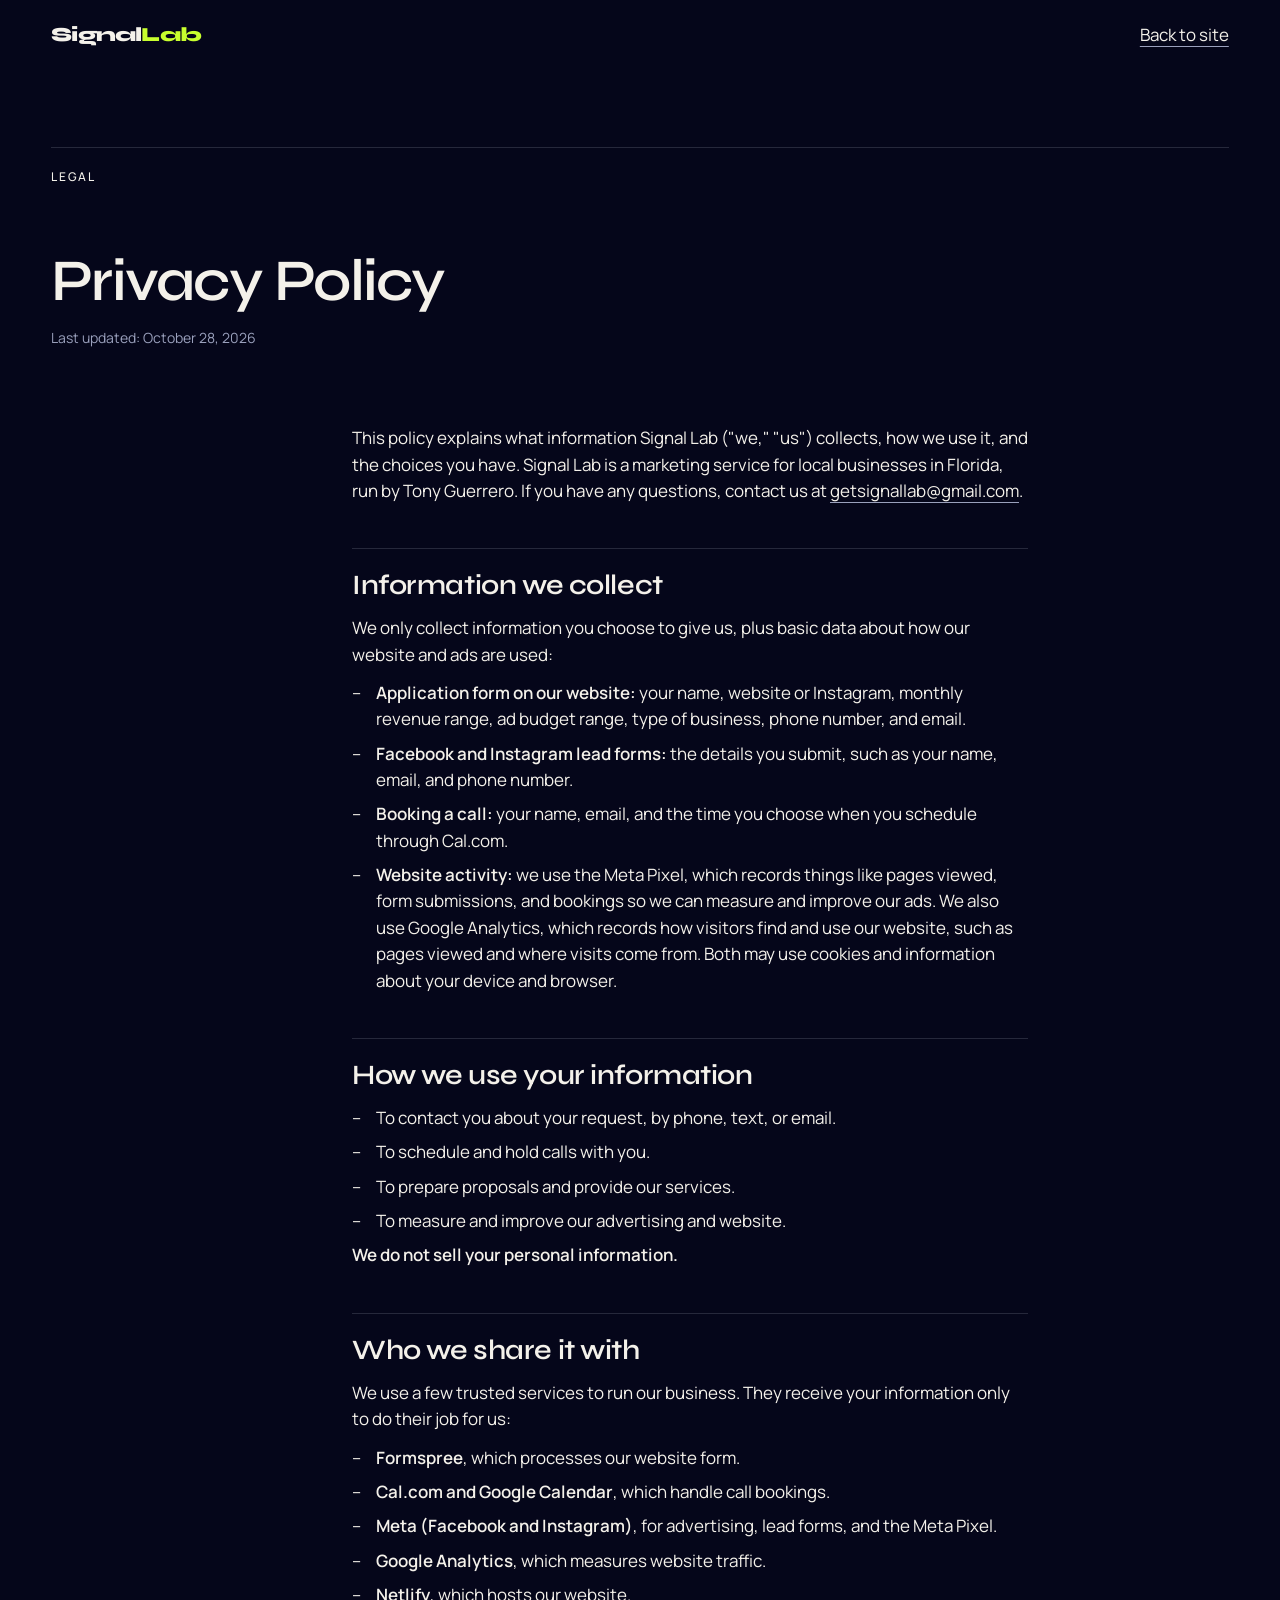
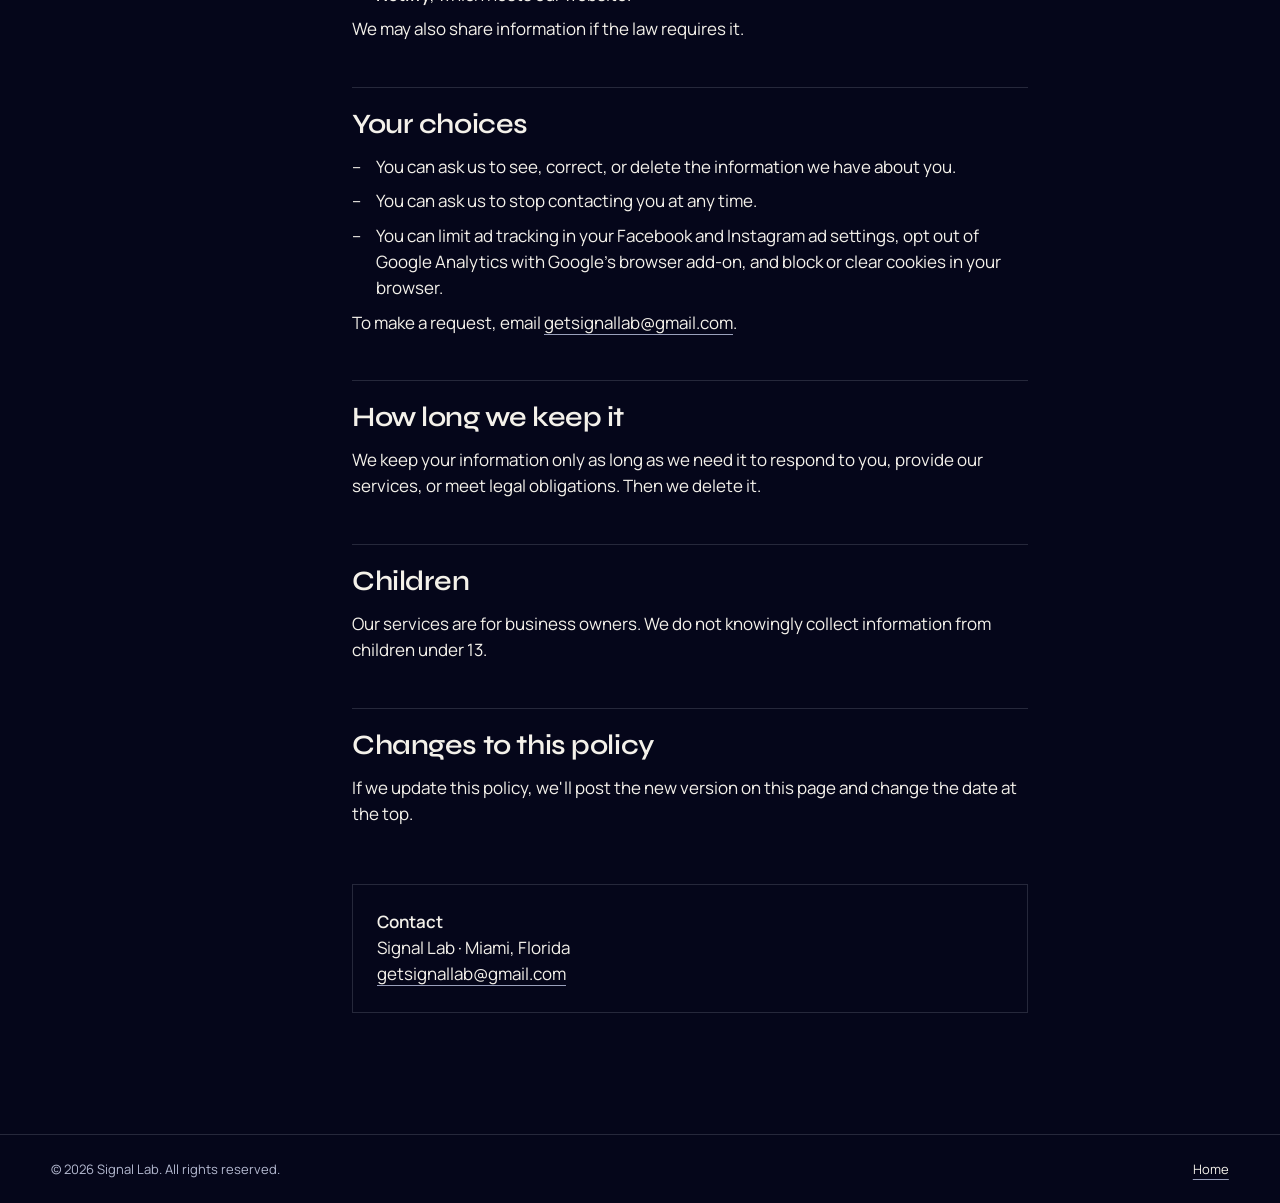
==== commit 7329953a: "Add Premium Hybrid 3D hero: chrome ribbon scene, new palette and type Checkpoint build: the hero and" ====
--- a/privacy/index.html
+++ b/privacy/index.html
@@ -13,12 +13,12 @@
 <title>Privacy Policy | Signal Lab</title>
 <meta name="description" content="How Signal Lab collects, uses, and protects your information.">
 <link rel="canonical" href="https://growsignallab.com/privacy">
-<meta name="theme-color" content="#F4F1EA">
+<meta name="theme-color" content="#05061A">
 <link rel="icon" href="/favicon.ico" sizes="any">
 <link rel="icon" type="image/svg+xml" href="/favicon.svg">
 <link rel="apple-touch-icon" href="/apple-touch-icon.png">
-<link rel="preload" href="/fonts/newsreader-display.woff2" as="font" type="font/woff2" crossorigin>
-<link rel="preload" href="/fonts/instrument-sans.woff2" as="font" type="font/woff2" crossorigin>
+<link rel="preload" href="/fonts/syne.woff2" as="font" type="font/woff2" crossorigin>
+<link rel="preload" href="/fonts/manrope.woff2" as="font" type="font/woff2" crossorigin>
 <link rel="stylesheet" href="/css/site.css">
 </head>
 <body>
@@ -30,7 +30,7 @@
 
 <header class="site-header">
   <div class="wrap">
-    <a href="/" class="wordmark" aria-label="Signal Lab home">Signal <em>Lab</em></a>
+    <a href="/" class="wordmark" aria-label="Signal Lab home">Signal<em>Lab</em></a>
     <a href="/" class="link">Back to site</a>
   </div>
 </header>
--- a/css/site.css
+++ b/css/site.css
@@ -1,34 +1,46 @@
 /* ==========================================================================
    Signal Lab — site stylesheet
-   Shared by every page. Two typefaces only: Newsreader (display serif)
-   and Instrument Sans (navigation, labels, body).
+   Shared by every page. Two typefaces only: Syne (display) and Manrope (text).
    ========================================================================== */
 
 /* ---------- Fonts ---------- */
-@font-face{font-family:'Newsreader';font-style:normal;font-weight:300 500;font-display:swap;src:url(/fonts/newsreader-display.woff2) format('woff2');}
-@font-face{font-family:'Newsreader';font-style:italic;font-weight:300 500;font-display:swap;src:url(/fonts/newsreader-display-italic.woff2) format('woff2');}
-@font-face{font-family:'Instrument Sans';font-style:normal;font-weight:400 600;font-display:swap;src:url(/fonts/instrument-sans.woff2) format('woff2');}
+@font-face{font-family:'Syne';font-style:normal;font-weight:600 800;font-display:swap;src:url(/fonts/syne.woff2) format('woff2');}
+@font-face{font-family:'Manrope';font-style:normal;font-weight:400 600;font-display:swap;src:url(/fonts/manrope.woff2) format('woff2');}
 
 /* ---------- Tokens ---------- */
 :root{
-  --charcoal:#171717;
-  --ivory:#F4F1EA;
-  --stone:#A5A195;
-  --sage:#A7B49A;
-
-  /* Derived tones. Stone and sage are too light for small text on ivory,
-     so secondary text uses --ink-soft there. */
-  --ink-soft:#55534D;
-  --paper:#FBF9F4;
-  --rule:rgba(23,23,23,.18);
-  --rule-inverse:rgba(244,241,234,.2);
-
-  --serif:'Newsreader','Iowan Old Style','Times New Roman',serif;
-  --sans:'Instrument Sans','Helvetica Neue',Arial,sans-serif;
+  color-scheme:dark;
+  --abyss:#05061A;      /* page ground */
+  --midnight:#0B0E2E;   /* raised surfaces */
+  --cobalt:#1F3BFF;     /* key light */
+  --violet:#6A2CFF;     /* rim light */
+  --purple:#2A0F6B;     /* shadow tone */
+  --lime:#C8FF2E;       /* the signal: calls to action and resolved states only */
+  --chrome:#D4D9E6;     /* body text on dark, fine rules */
+  --ink:#F4F1EA;        /* headlines */
+  --dim:#9AA0BC;        /* secondary text */
+  --line:rgba(212,217,230,.16);
+
+  --display:'Syne','Arial Black','Helvetica Neue',sans-serif;
+  --text:'Manrope','Helvetica Neue',Arial,sans-serif;
 
   --gutter:clamp(20px,4vw,56px);
   --gap:clamp(16px,2vw,28px);
   --section:clamp(72px,9.5vw,144px);
+
+  /* Legacy aliases. The sections below the hero still use the editorial rules
+     until they are rebuilt; these map the old names onto the new palette and
+     are deleted with those rules. */
+  --charcoal:var(--ink);
+  --ivory:var(--abyss);
+  --stone:var(--dim);
+  --sage:var(--lime);
+  --ink-soft:#B4B9D0;
+  --paper:var(--midnight);
+  --rule:var(--line);
+  --rule-inverse:rgba(5,6,26,.2);
+  --serif:var(--display);
+  --sans:var(--text);
 }
 
 /* ---------- Base ---------- */
@@ -36,8 +48,8 @@
 *{margin:0;padding:0;}
 html{-webkit-text-size-adjust:100%;scroll-behavior:smooth;scroll-padding-top:24px;}
 body{
-  background:var(--ivory);color:var(--charcoal);
-  font-family:var(--sans);font-size:1.0625rem;line-height:1.55;
+  background:var(--abyss);color:var(--ink);
+  font-family:var(--text);font-size:1.0625rem;line-height:1.55;
   -webkit-font-smoothing:antialiased;text-rendering:optimizeLegibility;
 }
 img,svg{display:block;max-width:100%;}
@@ -45,10 +57,10 @@
 ul,ol{list-style:none;}
 button,input{font:inherit;color:inherit;}
 em{font-style:italic;}
-:focus-visible{outline:2px solid currentColor;outline-offset:3px;}
-::selection{background:var(--sage);color:var(--charcoal);}
-
-.skip-link{position:absolute;left:var(--gutter);top:-100px;background:var(--charcoal);color:var(--ivory);padding:12px 16px;z-index:100;}
+:focus-visible{outline:2px solid var(--lime);outline-offset:3px;}
+::selection{background:var(--lime);color:var(--abyss);}
+
+.skip-link{position:absolute;left:var(--gutter);top:-100px;background:var(--lime);color:var(--abyss);padding:12px 16px;z-index:100;}
 .skip-link:focus{top:12px;}
 .visually-hidden{position:absolute;width:1px;height:1px;overflow:hidden;clip-path:inset(50%);white-space:nowrap;}
 
@@ -60,17 +72,18 @@
 .inverse{background:var(--charcoal);color:var(--ivory);}
 
 /* ---------- Type ---------- */
-.display,.h2,.h3,.statement{font-family:var(--serif);font-weight:400;letter-spacing:-.025em;text-wrap:balance;}
-.display{font-size:clamp(3.3rem,11.4vw,11.25rem);line-height:.88;letter-spacing:-.04em;}
-.h2{font-size:clamp(2.4rem,5.6vw,5rem);line-height:.98;}
-.h3{font-size:clamp(1.6rem,2.6vw,2.4rem);line-height:1.08;letter-spacing:-.015em;}
-.statement{font-size:clamp(1.9rem,3.6vw,3.25rem);line-height:1.08;}
-.lede{font-size:clamp(1.125rem,1.5vw,1.375rem);line-height:1.45;max-width:34em;}
+.display{font-family:var(--display);font-weight:700;font-size:clamp(2.85rem,7.7vw,6.9rem);line-height:.92;letter-spacing:-.045em;text-wrap:balance;}
+.h2,.h3,.statement{font-family:var(--display);font-weight:600;letter-spacing:-.03em;text-wrap:balance;}
+.h2{font-size:clamp(2.1rem,4.6vw,4.2rem);line-height:1;}
+.h3{font-size:clamp(1.45rem,2.3vw,2.1rem);line-height:1.1;letter-spacing:-.02em;}
+.statement{font-size:clamp(1.8rem,3.4vw,3rem);line-height:1.06;}
+.display em,.h2 em,.h3 em,.statement em{font-style:normal;}
+.lede{font-size:clamp(1.0625rem,1.35vw,1.25rem);line-height:1.5;max-width:32em;}
 .label{font-size:.75rem;font-weight:500;letter-spacing:.14em;text-transform:uppercase;}
 .muted{color:var(--ink-soft);}
-.inverse .muted{color:var(--stone);}
-.fine{font-size:.875rem;line-height:1.5;color:var(--ink-soft);}
-.inverse .fine{color:var(--stone);}
+.inverse .muted{color:#4A4F68;}
+.fine{font-size:.875rem;line-height:1.5;color:var(--dim);}
+.inverse .fine{color:#4A4F68;}
 
 /* Section header: a hairline with a number, a name and a short note */
 .sec-head{
@@ -81,50 +94,68 @@
 .sec-head > :nth-child(1){grid-column:1 / span 2;}
 .sec-head > :nth-child(2){grid-column:3 / span 5;}
 .sec-head > :nth-child(3){grid-column:8 / -1;text-align:right;color:var(--ink-soft);}
-.inverse .sec-head > :nth-child(3){color:var(--stone);}
+.inverse .sec-head > :nth-child(3){color:#4A4F68;}
 
 /* ---------- Links and buttons ---------- */
 .arrow{display:inline-block;width:1.05em;height:.7em;flex:none;transition:transform .25s ease;}
 .btn{
   display:inline-flex;align-items:center;justify-content:space-between;gap:28px;
-  background:var(--charcoal);color:var(--ivory);border:1px solid var(--charcoal);
-  padding:17px 22px;font-size:.9375rem;font-weight:500;letter-spacing:.01em;
-  text-decoration:none;cursor:pointer;transition:background-color .2s ease,color .2s ease,border-color .2s ease;
-}
-.btn:hover{background:var(--sage);border-color:var(--sage);color:var(--charcoal);}
+  background:var(--lime);color:#0A0D05;border:1px solid var(--lime);
+  padding:16px 22px;font-size:.9375rem;font-weight:600;
+  text-decoration:none;cursor:pointer;transition:background-color .2s ease,border-color .2s ease;
+}
+.btn:hover{background:var(--ink);border-color:var(--ink);}
 .btn:hover .arrow{transform:translateX(4px);}
 .btn[disabled]{opacity:.6;cursor:default;}
-.inverse .btn{background:var(--ivory);color:var(--charcoal);border-color:var(--ivory);}
-.inverse .btn:hover{background:var(--sage);border-color:var(--sage);}
+.inverse .btn{background:var(--abyss);color:var(--ink);border-color:var(--abyss);}
+.inverse .btn:hover{background:var(--cobalt);border-color:var(--cobalt);}
 .btn--ghost,.inverse .btn--ghost{background:transparent;color:inherit;border-color:currentColor;}
 .link{
   text-decoration:underline;text-decoration-thickness:1px;text-underline-offset:5px;
-  text-decoration-color:var(--stone);transition:text-decoration-color .2s ease;
+  text-decoration-color:var(--dim);transition:text-decoration-color .2s ease;
 }
 .link:hover{text-decoration-color:currentColor;}
 
 /* ---------- Header ---------- */
 .site-header{padding-block:22px;}
-.site-header .wrap{display:flex;align-items:baseline;justify-content:space-between;gap:24px;}
-.wordmark{font-family:var(--serif);font-size:1.625rem;line-height:1;letter-spacing:-.03em;text-decoration:none;white-space:nowrap;}
-.nav{display:flex;align-items:baseline;gap:clamp(20px,2.6vw,40px);font-size:.875rem;}
-.nav a{text-decoration:none;background:linear-gradient(currentColor,currentColor) 0 100% / 0 1px no-repeat;padding-bottom:3px;transition:background-size .25s ease;}
-.nav a:hover,.nav a.nav-cta{background-size:100% 1px;}
+.site-header--over{position:absolute;inset:0 0 auto;z-index:5;}
+.site-header .wrap{display:flex;align-items:center;justify-content:space-between;gap:24px;}
+.wordmark{font-family:var(--display);font-weight:800;font-size:1.25rem;line-height:1;letter-spacing:-.04em;text-decoration:none;white-space:nowrap;}
+.wordmark em{font-style:normal;color:var(--lime);}
+.nav{display:flex;align-items:center;gap:clamp(18px,2.4vw,36px);font-size:.875rem;color:var(--chrome);}
+.nav a{text-decoration:none;transition:color .2s ease;}
+.nav a:hover{color:var(--ink);}
+.nav a.nav-cta{color:var(--abyss);background:var(--ink);padding:10px 16px;font-weight:600;}
+.nav a.nav-cta:hover{background:var(--lime);}
 .nav-toggle{display:none;background:none;border:0;font-size:.875rem;cursor:pointer;padding:6px 0;}
 
-/* ---------- Hero ---------- */
-.hero{padding-top:clamp(28px,5vw,72px);padding-bottom:clamp(8px,2vw,32px);}
-.hero-meta{display:flex;justify-content:space-between;gap:16px;border-top:1px solid var(--rule);padding-top:14px;margin-bottom:clamp(40px,7vw,104px);}
-.hero .display{margin-left:-.04em;}
-.hero .display em{display:block;padding-left:clamp(0px,16vw,260px);}
-.signal{width:100%;height:clamp(56px,7vw,96px);margin-block:clamp(28px,4vw,56px);overflow:visible;}
-.signal path{fill:none;stroke:var(--charcoal);stroke-width:1;vector-effect:non-scaling-stroke;}
-.hero-facts{grid-column:1 / span 4;align-self:end;}
-.hero-facts div{display:grid;grid-template-columns:7.5em 1fr;gap:12px;border-top:1px solid var(--rule);padding-block:11px;font-size:.875rem;}
-.hero-facts dt{color:var(--ink-soft);}
-.hero-body{grid-column:8 / -1;}
-.hero-actions{display:flex;flex-wrap:wrap;align-items:center;gap:18px 28px;margin-top:32px;}
-.hero-body .fine{margin-top:24px;max-width:30em;}
+/* ---------- Hero ----------
+   The 3D scene (js/scene.js) draws into the canvas. Until it is running, and on
+   devices that never run it, the backdrop gradient or the still image stands in.
+   The headline, positioning and call to action are plain HTML and never wait for it. */
+.hero{position:relative;overflow:hidden;isolation:isolate;display:flex;flex-direction:column;justify-content:flex-end;
+  min-height:clamp(680px,58vw,860px);padding-top:120px;padding-bottom:clamp(24px,3vw,40px);
+  background:radial-gradient(60% 70% at 73% 46%,#1B1570 0%,#0C0F3C 40%,var(--abyss) 74%);}
+.hero-canvas,.hero-still{position:absolute;inset:0;width:100%;height:100%;z-index:-2;}
+.hero-canvas{opacity:0;transition:opacity 1s ease;}
+.scene-live .hero-canvas{opacity:1;}
+.hero-still{display:none;object-fit:cover;object-position:70% 50%;}
+.scene-still .hero-still,html:not(.js) .hero-still{display:block;}
+.scene-still .hero-canvas{display:none;}
+.hero::after{content:'';position:absolute;inset:0;z-index:-1;pointer-events:none;
+  background:linear-gradient(90deg,rgba(5,6,26,.86) 0%,rgba(5,6,26,.4) 40%,rgba(5,6,26,0) 60%);}
+.hero > .wrap{width:100%;}
+.hero-copy{max-width:42rem;}
+.hero-kicker{font-size:.9375rem;color:var(--chrome);}
+.hero .display{margin-block:18px 24px;margin-left:-.04em;}
+.signal-word{color:var(--lime);}
+.hero .lede{color:var(--chrome);}
+.hero-actions{display:flex;flex-wrap:wrap;align-items:center;gap:16px 28px;margin-top:30px;}
+.hero-actions .fine{max-width:25em;}
+.hero-facts{display:grid;grid-template-columns:repeat(4,minmax(0,1fr));column-gap:var(--gap);margin-top:clamp(40px,5vw,72px);border-top:1px solid var(--line);}
+.hero-facts div{padding-top:14px;font-size:.875rem;}
+.hero-facts dt{color:var(--dim);}
+.hero-facts dd{color:var(--ink);margin-top:2px;}
 
 /* ---------- 01 Services ---------- */
 .services-intro{grid-column:3 / span 8;margin-bottom:clamp(40px,6vw,88px);}
@@ -271,7 +302,7 @@
   width:100%;background:transparent;border:0;border-bottom:1px solid var(--stone);border-radius:0;
   padding:14px 0;font-size:1.125rem;color:var(--ivory);
 }
-.form-row input::placeholder{color:rgba(244,241,234,.45);}
+.form-row input::placeholder{color:rgba(5,6,26,.45);}
 .form-row input:focus-visible{outline:none;border-bottom-color:var(--sage);box-shadow:0 1px 0 var(--sage);}
 .choice-btn{
   display:block;width:100%;text-align:left;background:transparent;border:0;border-bottom:1px solid var(--rule-inverse);
@@ -292,7 +323,8 @@
 
 /* ---------- Footer ---------- */
 .site-footer{padding-block:clamp(40px,5vw,72px) 28px;border-top:1px solid var(--rule-inverse);}
-.footer-mark{font-family:var(--serif);font-size:clamp(4rem,17vw,17rem);line-height:.8;letter-spacing:-.05em;margin-left:-.04em;white-space:nowrap;}
+.footer-mark{font-family:var(--display);font-weight:800;font-size:clamp(2.6rem,11.6vw,11.6rem);line-height:.86;letter-spacing:-.06em;margin-left:-.04em;white-space:nowrap;}
+.footer-mark em{font-style:normal;color:var(--cobalt);}
 .footer-row{display:flex;flex-wrap:wrap;justify-content:space-between;gap:10px 28px;border-top:1px solid var(--rule-inverse);margin-top:clamp(32px,4vw,56px);padding-top:16px;font-size:.8125rem;color:var(--stone);}
 .footer-row a{color:var(--ivory);}
 
@@ -353,17 +385,17 @@
     display:none;position:fixed;inset:0;z-index:60;background:var(--ivory);
     flex-direction:column;align-items:flex-start;gap:0;padding:88px var(--gutter) 32px;overflow:auto;
   }
-  .nav.open{display:flex;}
-  .nav a{width:100%;font-family:var(--serif);font-size:2.25rem;letter-spacing:-.025em;line-height:1;padding-block:18px;border-top:1px solid var(--rule);background:none;}
+  .nav.open{display:flex;background:var(--abyss);}
+  .nav a,.nav a.nav-cta{width:100%;font-family:var(--display);font-weight:600;font-size:1.9rem;letter-spacing:-.03em;line-height:1;padding:18px 0;border-top:1px solid var(--line);background:none;color:var(--ink);}
   .nav a:last-child{border-bottom:1px solid var(--rule);}
   .nav-toggle,.wordmark{position:relative;z-index:61;}
   body.nav-open{overflow:hidden;}
 
-  .hero-meta span:nth-child(2){display:none;}
-  .hero .display em{padding-left:0;}
-  .hero-facts,.hero-body{grid-column:1 / -1;}
-  .hero-body{order:-1;margin-bottom:44px;}
+  .hero{min-height:0;padding-top:330px;background:radial-gradient(120% 34% at 50% 20%,#1B1570 0%,#0C0F3C 46%,var(--abyss) 82%);}
+  .hero::after{background:linear-gradient(0deg,rgba(5,6,26,.94) 0%,rgba(5,6,26,.72) 52%,rgba(5,6,26,0) 72%);}
+  .hero-still{object-position:50% 0;}
   .hero-actions .btn{width:100%;}
+  .hero-facts{grid-template-columns:repeat(2,minmax(0,1fr));row-gap:6px;}
 
   .services-intro{grid-column:1 / -1;}
   .service{row-gap:10px;}
@@ -414,7 +446,7 @@
   .site-footer{padding-bottom:96px;}
   .sticky-cta{
     display:flex;justify-content:space-between;align-items:center;position:fixed;left:0;right:0;bottom:0;z-index:50;
-    background:var(--charcoal);color:var(--ivory);border-top:1px solid var(--rule-inverse);
+    background:var(--lime);color:#0A0D05;border-top:0;font-weight:600;
     padding:17px var(--gutter);font-size:.9375rem;font-weight:500;text-decoration:none;
     transform:translateY(105%);transition:transform .3s ease;
   }
